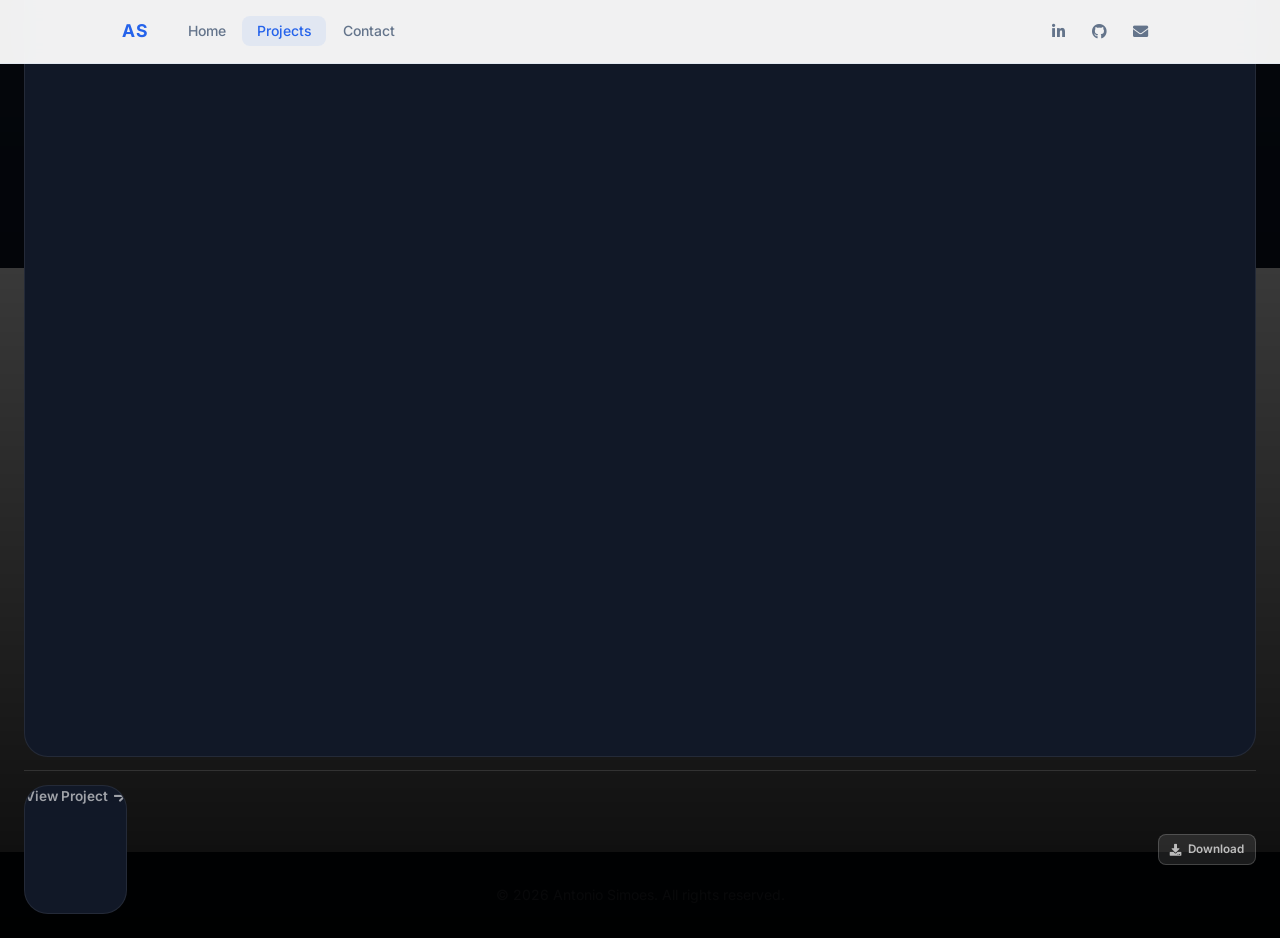
==== projects.html @ d72b8fc5 "Redesign projects page with overlay cards, update maze image to maze-game-2 projects.html: completel" ====
<!DOCTYPE HTML>
<html lang="en">
<head>
  <meta charset="utf-8" />
  <meta name="viewport" content="width=device-width, initial-scale=1, user-scalable=no" />
  <title>Projects | Antonio Simoes</title>
  <link rel="stylesheet" href="assets/css/fontawesome-all.min.css" />
  <link rel="preconnect" href="https://fonts.googleapis.com" />
  <link rel="preconnect" href="https://fonts.gstatic.com" crossorigin />
  <link rel="stylesheet" href="https://fonts.googleapis.com/css2?family=Inter:wght@300;400;500;600;700;800&display=swap" />
  <link rel="stylesheet" href="assets/css/portfolio.css" />
</head>
<body class="projects-page">

  <!-- NAVIGATION -->
  <nav id="navbar">
    <div class="nav-container">
      <a href="index.html" class="nav-logo">AS</a>
      <ul class="nav-links" id="navLinks">
        <li><a href="index.html">Home</a></li>
        <li><a href="projects.html" class="active">Projects</a></li>
        <li><a href="index.html#contact">Contact</a></li>
      </ul>
      <div class="nav-social">
        <a href="#" class="nav-icon" title="LinkedIn" aria-label="LinkedIn"><i class="fab fa-linkedin-in"></i></a>
        <a href="#" class="nav-icon" title="GitHub" aria-label="GitHub"><i class="fab fa-github"></i></a>
        <a href="mailto:#" class="nav-icon" title="Email" aria-label="Email"><i class="fas fa-envelope"></i></a>
      </div>
      <button class="nav-toggle" id="navToggle" aria-label="Toggle menu">
        <i class="fas fa-bars"></i>
      </button>
    </div>
  </nav>

  <!-- PAGE HEADER -->
  <div class="projects-page-header">
    <div class="container">
      <h1 class="projects-page-title">All Projects</h1>
      <p class="projects-page-subtitle">Engineering, software and game development work</p>
    </div>
  </div>

  <!-- PROJECTS GRID -->
  <section id="projects">
    <div class="container">
      <div class="showcase-grid">

        <!-- Lip Balm Production Line -->
        <a href="projects/lipbalm.html" class="showcase-card fade-in">
          <span class="showcase-badge">Latest Project</span>
          <img class="showcase-card-img" src="images/lip-balm-6.png" alt="Lip Balm Production Line" />
          <div class="showcase-overlay">
            <p class="showcase-overlay-tags">Python · Docker · Grafana · InfluxDB</p>
            <h2 class="showcase-overlay-title">Lip Balm Production Line</h2>
            <p class="showcase-overlay-desc">A simulated factory floor with live dashboards, machine health monitoring and maintenance work orders — all running in Docker containers.</p>
            <span class="showcase-overlay-link">View Project <i class="fas fa-arrow-right"></i></span>
          </div>
        </a>

        <!-- Maze Game -->
        <a href="projects/dungeonmaze.html" class="showcase-card fade-in delay-1">
          <img class="showcase-card-img" src="images/maze-game-2.png" alt="Maze Game" />
          <div class="showcase-overlay">
            <p class="showcase-overlay-tags">Python · Pygame · Game Development</p>
            <h2 class="showcase-overlay-title">Maze Game</h2>
            <p class="showcase-overlay-desc">Navigate a monster-filled dungeon, collect the key and find the exit before your health runs out. 4 enemy types and custom pixel-art sprites.</p>
            <div class="showcase-overlay-footer">
              <span class="showcase-overlay-link">View Project <i class="fas fa-arrow-right"></i></span>
              <a href="downloads/MazeGame.py" download="MazeGame.py" class="showcase-download-btn" onclick="event.stopPropagation()">
                <i class="fas fa-download"></i> Download
              </a>
            </div>
          </div>
        </a>

        <!-- TenniCollect -->
        <a href="projects/tennicollect.html" class="showcase-card fade-in delay-2">
          <img class="showcase-card-img" src="images/TenniCollect-2.png" alt="TenniCollect Robot" />
          <div class="showcase-overlay">
            <p class="showcase-overlay-tags">CAD · Robotics · Mechatronics · Sensors</p>
            <h2 class="showcase-overlay-title">TenniCollect</h2>
            <p class="showcase-overlay-desc">A self-driving robot that collects tennis balls autonomously. 3.66× faster than manual collection with 96.7% detection accuracy.</p>
            <span class="showcase-overlay-link">View Project <i class="fas fa-arrow-right"></i></span>
          </div>
        </a>

      </div>
    </div>
  </section>

  <!-- FOOTER -->
  <footer id="footer">
    <div class="footer-container">
      <p>&copy; 2026 Antonio Simoes. All rights reserved.</p>
    </div>
  </footer>

  <script src="assets/js/portfolio.js"></script>
</body>
</html>
---- assets/css/portfolio.css ----
/* ============================================================
   PORTFOLIO.CSS — Antonio Simoes Personal Portfolio
   ============================================================ */

/* --- CSS Variables --- */
:root {
  --color-bg:           #ffffff;
  --color-bg-alt:       #f8fafc;
  --color-bg-dark:      #0f172a;
  --color-primary:      #2563eb;
  --color-primary-dark: #1d4ed8;
  --color-text:         #0f172a;
  --color-text-muted:   #64748b;
  --color-border:       #e2e8f0;
  --color-card:         #ffffff;
  --color-icon-bg:      #eff6ff;
  --color-icon-text:    #6366f1;
  --shadow-sm:  0 1px 4px rgba(0, 0, 0, 0.06);
  --shadow-md:  0 4px 20px rgba(0, 0, 0, 0.08);
  --shadow-lg:  0 8px 40px rgba(0, 0, 0, 0.12);
  --radius-sm:  8px;
  --radius-md:  12px;
  --radius-lg:  16px;
  --radius-xl:  24px;
  --transition: 0.25s ease;
  --nav-height: 64px;
  --font: 'Inter', -apple-system, BlinkMacSystemFont, 'Segoe UI', sans-serif;
}

/* --- Reset --- */
*, *::before, *::after {
  box-sizing: border-box;
  margin: 0;
  padding: 0;
}

html {
  scroll-behavior: smooth;
}

body {
  font-family: var(--font);
  font-size: 16px;
  line-height: 1.6;
  color: var(--color-text);
  background: var(--color-bg);
  -webkit-font-smoothing: antialiased;
  -moz-osx-font-smoothing: grayscale;
}

a {
  text-decoration: none;
  color: inherit;
}

ul {
  list-style: none;
}

img {
  max-width: 100%;
  display: block;
}

/* --- Layout Utilities --- */
.container {
  max-width: 1100px;
  margin: 0 auto;
  padding: 0 2rem;
}

/* --- Section Shared --- */
#home,
#projects,
#contact {
  padding: 100px 0;
}

/* Alternating background for visual rhythm */
#contact {
  background: var(--color-bg-alt);
}

/* Projects page: first section needs extra top offset for fixed nav */
.projects-page #projects {
  padding-top: calc(var(--nav-height) + 80px);
}

/* --- Section Header --- */
.section-header {
  text-align: center;
  margin-bottom: 4rem;
}

.section-title {
  font-size: 2rem;
  font-weight: 700;
  color: var(--color-text);
  display: inline-block;
  position: relative;
  margin-bottom: 0.35rem;
}

.section-title::after {
  content: '';
  display: block;
  width: 44px;
  height: 3px;
  background: var(--color-primary);
  border-radius: 2px;
  margin: 0.5rem auto 0;
}

.section-subtitle {
  font-size: 0.975rem;
  color: var(--color-text-muted);
  margin-top: 0.85rem;
}


/* ============================================================
   NAVIGATION
   ============================================================ */

#navbar {
  position: fixed;
  top: 0;
  left: 0;
  right: 0;
  z-index: 1000;
  height: var(--nav-height);
  background: rgba(255, 255, 255, 0.94);
  backdrop-filter: blur(12px);
  -webkit-backdrop-filter: blur(12px);
  border-bottom: 1px solid var(--color-border);
}

.nav-container {
  max-width: 1100px;
  margin: 0 auto;
  padding: 0 2rem;
  height: 100%;
  display: flex;
  align-items: center;
  gap: 1.5rem;
}

.nav-logo {
  font-size: 1.1rem;
  font-weight: 700;
  color: var(--color-primary);
  letter-spacing: 0.06em;
  flex-shrink: 0;
}

.nav-links {
  display: flex;
  gap: 0.15rem;
  margin-right: auto;
}

.nav-links a {
  font-size: 0.875rem;
  font-weight: 500;
  color: var(--color-text-muted);
  padding: 0.4rem 0.9rem;
  border-radius: var(--radius-sm);
  transition: color var(--transition), background var(--transition);
}

.nav-links a:hover,
.nav-links a.active {
  color: var(--color-primary);
  background: rgba(37, 99, 235, 0.07);
}

.nav-social {
  display: flex;
  align-items: center;
  gap: 0.3rem;
}

.nav-icon {
  width: 36px;
  height: 36px;
  display: flex;
  align-items: center;
  justify-content: center;
  border-radius: var(--radius-sm);
  color: var(--color-text-muted);
  font-size: 0.95rem;
  transition: color var(--transition), background var(--transition);
}

.nav-icon:hover {
  color: var(--color-primary);
  background: rgba(37, 99, 235, 0.07);
}

/* Mobile hamburger — hidden on desktop */
.nav-toggle {
  display: none;
  background: none;
  border: none;
  font-size: 1.2rem;
  color: var(--color-text);
  cursor: pointer;
  padding: 0.4rem;
  border-radius: var(--radius-sm);
  transition: background var(--transition);
}

.nav-toggle:hover {
  background: var(--color-bg-alt);
}


/* ============================================================
   HOME SECTION
   ============================================================ */

#home {
  padding-top: calc(var(--nav-height) + 80px);
  min-height: 100vh;
  display: flex;
  align-items: center;
}

.home-container {
  max-width: 1100px;
  margin: 0 auto;
  padding: 0 2rem;
  display: grid;
  grid-template-columns: 1fr 1.45fr;
  gap: 5rem;
  align-items: center;
  width: 100%;
}

/* --- Left Panel --- */
.home-left {
  display: flex;
  flex-direction: column;
  gap: 1.2rem;
}

/* Profile picture placeholder */
.profile-pic-wrapper {
  width: 148px;
  height: 148px;
}

.profile-pic-placeholder {
  width: 100%;
  height: 100%;
  border-radius: 50%;
  background: linear-gradient(135deg, #e0e7ff 0%, #c7d2fe 100%);
  border: 3px solid var(--color-border);
  display: flex;
  align-items: center;
  justify-content: center;
  font-size: 3rem;
  color: var(--color-icon-text);
}

.hero-name {
  font-size: 2.4rem;
  font-weight: 700;
  line-height: 1.15;
  color: var(--color-text);
  letter-spacing: -0.01em;
}

.hero-tagline {
  font-size: 1.05rem;
  font-weight: 500;
  color: var(--color-primary);
}

.hero-location {
  font-size: 0.875rem;
  color: var(--color-text-muted);
  display: flex;
  align-items: center;
  gap: 0.4rem;
}

.hero-location i {
  font-size: 0.8rem;
}

/* Skill tags row */
.skill-tags {
  display: flex;
  flex-wrap: wrap;
  gap: 0.45rem;
}

.tag {
  background: #f1f5f9;
  color: var(--color-text);
  font-size: 0.775rem;
  font-weight: 500;
  padding: 0.3rem 0.75rem;
  border-radius: 100px;
  border: 1px solid var(--color-border);
}

/* CTA buttons */
.hero-cta {
  display: flex;
  flex-wrap: wrap;
  gap: 0.75rem;
  padding-top: 0.25rem;
}

/* --- Right Panel (About Me) --- */
.home-right {
  display: flex;
  flex-direction: column;
  gap: 1.25rem;
}

.section-label {
  font-size: 0.72rem;
  font-weight: 600;
  text-transform: uppercase;
  letter-spacing: 0.14em;
  color: var(--color-primary);
}

.about-heading {
  font-size: 1.8rem;
  font-weight: 700;
  line-height: 1.25;
  color: var(--color-text);
  letter-spacing: -0.01em;
}

.about-text {
  font-size: 0.95rem;
  color: var(--color-text-muted);
  line-height: 1.8;
}


/* ============================================================
   BUTTONS
   ============================================================ */

.btn {
  display: inline-flex;
  align-items: center;
  justify-content: center;
  gap: 0.45rem;
  font-family: var(--font);
  font-size: 0.875rem;
  font-weight: 500;
  padding: 0.6rem 1.3rem;
  border-radius: var(--radius-sm);
  border: none;
  cursor: pointer;
  transition: background var(--transition), color var(--transition),
              border-color var(--transition), box-shadow var(--transition);
  white-space: nowrap;
}

.btn-primary {
  background: var(--color-primary);
  color: #ffffff;
}

.btn-primary:hover {
  background: var(--color-primary-dark);
  box-shadow: 0 4px 14px rgba(37, 99, 235, 0.3);
}

.btn-outline {
  background: transparent;
  color: var(--color-primary);
  border: 1.5px solid var(--color-primary);
}

.btn-outline:hover {
  background: var(--color-primary);
  color: #ffffff;
}


/* ============================================================
   FEATURED PROJECTS SECTION
   ============================================================ */

.cards-grid {
  display: grid;
  grid-template-columns: repeat(3, 1fr);
  gap: 1.5rem;
}

.project-card {
  background: var(--color-card);
  border: 1px solid var(--color-border);
  border-radius: var(--radius-lg);
  overflow: hidden;
  box-shadow: var(--shadow-sm);
  display: flex;
  flex-direction: column;
  transition: transform var(--transition), box-shadow var(--transition);
}

.project-card:hover {
  transform: translateY(-5px);
  box-shadow: var(--shadow-lg);
}

.card-image-placeholder {
  height: 175px;
  background: linear-gradient(135deg, #e0e7ff 0%, #f0f4ff 100%);
  display: flex;
  align-items: center;
  justify-content: center;
  font-size: 2.5rem;
  color: var(--color-icon-text);
  flex-shrink: 0;
}

.card-body {
  padding: 1.5rem;
  display: flex;
  flex-direction: column;
  gap: 0.75rem;
  flex: 1;
}

.card-title {
  font-size: 1.05rem;
  font-weight: 600;
  color: var(--color-text);
}

.card-desc {
  font-size: 0.875rem;
  color: var(--color-text-muted);
  line-height: 1.7;
  flex: 1;
}


/* ============================================================
   FEATURED CARD — real image variant
   ============================================================ */

.card-image {
  height: 175px;
  overflow: hidden;
  flex-shrink: 0;
}

.card-image img {
  width: 100%;
  height: 100%;
  object-fit: cover;
  display: block;
}


/* ============================================================
   PROJECTS DETAIL SECTION
   ============================================================ */

/* Wrapper that groups a detail card + its media (video + screenshots) */
.project-block {
  margin-bottom: 2rem;
}

.project-block:last-child {
  margin-bottom: 0;
}

.project-detail-card {
  display: grid;
  grid-template-columns: 260px 1fr;
  background: var(--color-card);
  border: 1px solid var(--color-border);
  border-radius: var(--radius-lg);
  overflow: hidden;
  box-shadow: var(--shadow-sm);
  margin-bottom: 2rem;
  transition: box-shadow var(--transition);
}

.project-block .project-detail-card {
  margin-bottom: 0;
}

.project-detail-card:hover {
  box-shadow: var(--shadow-md);
}

.project-detail-image {
  background: linear-gradient(135deg, #e0e7ff 0%, #f0f4ff 100%);
  display: flex;
  align-items: center;
  justify-content: center;
  font-size: 3rem;
  color: var(--color-icon-text);
  min-height: 220px;
  flex-shrink: 0;
  overflow: hidden;
}

/* When the image slot contains a real photo */
.project-detail-image.has-image {
  padding: 0;
}

.project-detail-image.has-image img {
  width: 100%;
  height: 100%;
  object-fit: cover;
  display: block;
}

/* HMI demo video */
.project-video {
  width: 100%;
  max-height: 520px;
  display: block;
  border-radius: var(--radius-lg);
  border: 1px solid var(--color-border);
  margin-top: 0.75rem;
  margin-bottom: 1.25rem;
}

/* Screenshot grid (4 thumbnails) */
.project-screenshots {
  display: grid;
  grid-template-columns: repeat(4, 1fr);
  gap: 0.6rem;
  margin-top: 0.6rem;
}

.project-screenshots img {
  width: 100%;
  height: 110px;
  object-fit: cover;
  border-radius: var(--radius-md);
  border: 1px solid var(--color-border);
  display: block;
  transition: opacity var(--transition), transform var(--transition);
  cursor: pointer;
}

.project-screenshots img:hover {
  opacity: 0.88;
  transform: scale(1.02);
}

.project-detail-content {
  padding: 2.25rem 2.25rem 2.25rem 2rem;
  display: flex;
  flex-direction: column;
  gap: 1rem;
  justify-content: center;
}

.project-detail-title {
  font-size: 1.4rem;
  font-weight: 700;
  color: var(--color-text);
  letter-spacing: -0.01em;
}

.project-detail-subtitle {
  font-size: 0.875rem;
  font-weight: 500;
  color: var(--color-primary);
  margin-top: -0.4rem;
}

.project-detail-desc {
  font-size: 0.925rem;
  color: var(--color-text-muted);
  line-height: 1.8;
}

/* Technology tags */
.tech-tags {
  display: flex;
  flex-wrap: wrap;
  gap: 0.45rem;
}

.tech-tag {
  background: #eff6ff;
  color: var(--color-primary);
  font-size: 0.75rem;
  font-weight: 600;
  padding: 0.25rem 0.7rem;
  border-radius: 100px;
  border: 1px solid #bfdbfe;
}


/* ============================================================
   CONTACT SECTION
   ============================================================ */

.contact-grid {
  display: grid;
  grid-template-columns: repeat(3, 1fr);
  gap: 1.5rem;
  max-width: 760px;
  margin: 0 auto;
}

.contact-card {
  background: var(--color-card);
  border: 1px solid var(--color-border);
  border-radius: var(--radius-lg);
  padding: 2.25rem 1.5rem;
  text-align: center;
  box-shadow: var(--shadow-sm);
  display: flex;
  flex-direction: column;
  align-items: center;
  gap: 0.8rem;
  transition: transform var(--transition), box-shadow var(--transition);
}

.contact-card:hover {
  transform: translateY(-4px);
  box-shadow: var(--shadow-md);
}

.contact-icon {
  width: 54px;
  height: 54px;
  border-radius: 50%;
  background: linear-gradient(135deg, #eff6ff, #e0e7ff);
  display: flex;
  align-items: center;
  justify-content: center;
  font-size: 1.3rem;
  color: var(--color-primary);
}

.contact-label {
  font-size: 1rem;
  font-weight: 600;
  color: var(--color-text);
}

.contact-value {
  font-size: 0.875rem;
  color: var(--color-text-muted);
}


/* ============================================================
   FOOTER
   ============================================================ */

#footer {
  background: var(--color-bg-dark);
  color: #94a3b8;
  padding: 2rem 0;
  text-align: center;
  font-size: 0.875rem;
}

.footer-container {
  max-width: 1100px;
  margin: 0 auto;
  padding: 0 2rem;
}


/* ============================================================
   PAGE TRANSITIONS
   ============================================================ */

@keyframes pageFadeIn {
  from { opacity: 0; transform: translateY(10px); }
  to   { opacity: 1; transform: none;             }
}

body {
  animation: pageFadeIn 0.35s ease forwards;
}

/* body fade-out is applied via inline styles in portfolio.js */

/* Card links — reset <a> defaults when the whole card is a link */
a.project-card {
  display: flex;
  cursor: pointer;
  color: inherit;
}

a.project-card:hover {
  color: inherit;
}

/* Button row inside cards */
.card-actions {
  display: flex;
  gap: 0.6rem;
  flex-wrap: wrap;
  margin-top: auto;
  padding-top: 0.5rem;
}


/* ============================================================
   PROJECT PAGE — HERO
   ============================================================ */

.project-hero {
  padding: calc(var(--nav-height) + 64px) 0 56px;
  background: var(--color-bg-alt);
  border-bottom: 1px solid var(--color-border);
}

.back-link {
  display: inline-flex;
  align-items: center;
  gap: 0.5rem;
  font-size: 0.85rem;
  font-weight: 500;
  color: var(--color-text-muted);
  margin-bottom: 1.75rem;
  transition: color var(--transition), gap var(--transition);
}

.back-link:hover {
  color: var(--color-primary);
  gap: 0.7rem;
}

.project-hero-title {
  font-size: 2.6rem;
  font-weight: 700;
  letter-spacing: -0.02em;
  line-height: 1.1;
  color: var(--color-text);
  margin-bottom: 0.35rem;
}

.project-hero-subtitle {
  font-size: 1.05rem;
  color: var(--color-primary);
  font-weight: 500;
  margin-bottom: 0.85rem;
}

.project-hero-intro {
  font-size: 1rem;
  color: var(--color-text-muted);
  line-height: 1.8;
  max-width: 740px;
  margin-top: 1.1rem;
}

/* Tags row in hero — reuse existing .tech-tags + .tech-tag */
.project-hero .tech-tags {
  margin-top: 1rem;
}


/* ============================================================
   PROJECT PAGE — COVER IMAGE
   ============================================================ */

.project-cover-image {
  max-width: 380px;
  margin: 2.5rem auto 0;
  padding: 0 2rem;
}

.project-cover-image img {
  width: 100%;
  height: auto;
  display: block;
  border-radius: var(--radius-lg);
  border: 1px solid var(--color-border);
  box-shadow: var(--shadow-md);
}


/* ============================================================
   GALLERY GRID WITH CAPTIONS
   ============================================================ */

.gallery-grid {
  display: grid;
  grid-template-columns: repeat(2, minmax(0, 1fr));
  gap: 1.75rem;
  margin: 1.5rem auto 0;
  max-width: 1200px;
  justify-items: center;
}

.gallery-item {
  display: flex;
  flex-direction: column;
  width: 100%;
  max-width: 560px;
  height: 100%;
  border-radius: var(--radius-md);
  border: 1px solid var(--color-border);
  overflow: hidden;
  cursor: pointer;
  background: var(--color-bg-alt);
  transition: box-shadow var(--transition), transform var(--transition);
}

.gallery-item:hover {
  box-shadow: var(--shadow-md);
  transform: translateY(-2px);
}

.gallery-item img {
  flex: 0 0 340px;
  width: 100%;
  height: 340px;
  max-height: 340px;
  object-fit: cover;
  object-position: center;
  display: block;
  background: #f8fafc;
  transition: opacity var(--transition);
}

.gallery-item:hover img {
  opacity: 0.9;
}

.gallery-caption {
  flex: 1;
  font-size: 0.9rem;
  color: var(--color-text-muted);
  padding: 0.75rem 0.95rem;
  line-height: 1.5;
  border-top: 1px solid var(--color-border);
  background: var(--color-bg-alt);
}


/* ============================================================
   LIGHTBOX
   ============================================================ */

.lightbox {
  position: fixed;
  inset: 0;
  z-index: 9000;
  display: flex;
  align-items: center;
  justify-content: center;
  overflow: hidden;
  opacity: 0;
  pointer-events: none;
  transition: opacity 0.25s ease;
}

.lightbox.open {
  opacity: 1;
  pointer-events: all;
}

.lightbox-backdrop {
  position: absolute;
  inset: 0;
  background: rgba(0, 0, 0, 0.9);
  backdrop-filter: blur(8px);
  -webkit-backdrop-filter: blur(8px);
}

.lightbox-content {
  position: relative;
  z-index: 1;
  display: flex;
  flex-direction: column;
  align-items: center;
  justify-content: center;
  gap: 1rem;
  padding: 1rem;
}

.lightbox-img {
  width: auto;
  height: auto;
  max-width: min(80vw, 960px);
  max-height: 65vh;
  display: block;
  border-radius: var(--radius-md);
  box-shadow: 0 24px 64px rgba(0, 0, 0, 0.6);
  transition: opacity 0.2s ease;
}

.lightbox-caption {
  font-size: 0.875rem;
  color: rgba(255, 255, 255, 0.75);
  text-align: center;
  max-width: 680px;
  line-height: 1.55;
}

/* Close button */
.lightbox-close {
  position: fixed;
  top: 1.25rem;
  right: 1.25rem;
  z-index: 2;
  width: 44px;
  height: 44px;
  border-radius: 50%;
  background: rgba(255, 255, 255, 0.12);
  border: 1px solid rgba(255, 255, 255, 0.2);
  color: #ffffff;
  font-size: 1.1rem;
  cursor: pointer;
  display: flex;
  align-items: center;
  justify-content: center;
  transition: background var(--transition);
}

.lightbox-close:hover {
  background: rgba(255, 255, 255, 0.22);
}

/* Prev / Next arrows */
.lightbox-prev,
.lightbox-next {
  position: fixed;
  top: 50%;
  transform: translateY(-50%);
  z-index: 2;
  width: 48px;
  height: 48px;
  border-radius: 50%;
  background: rgba(255, 255, 255, 0.12);
  border: 1px solid rgba(255, 255, 255, 0.2);
  color: #ffffff;
  font-size: 1rem;
  cursor: pointer;
  display: flex;
  align-items: center;
  justify-content: center;
  transition: background var(--transition);
}

.lightbox-prev { left: 1.25rem; }
.lightbox-next { right: 1.25rem; }

.lightbox-prev:hover,
.lightbox-next:hover {
  background: rgba(255, 255, 255, 0.22);
}


/* ============================================================
   PROJECT PAGE — CONTENT
   ============================================================ */

.project-content {
  padding: 0 0 80px;
}

.content-section {
  padding: 3.75rem 0;
  border-bottom: 1px solid var(--color-border);
}

.content-section:last-child {
  border-bottom: none;
}

/* Section heading with left accent bar */
.section-heading {
  font-size: 1.25rem;
  font-weight: 700;
  color: var(--color-text);
  display: flex;
  align-items: center;
  gap: 0.65rem;
  margin-bottom: 1.35rem;
}

.section-heading::before {
  content: '';
  display: inline-block;
  width: 3px;
  height: 1.15em;
  background: var(--color-primary);
  border-radius: 2px;
  flex-shrink: 0;
}

.body-text {
  font-size: 0.95rem;
  color: var(--color-text-muted);
  line-height: 1.85;
}

.body-text + .body-text {
  margin-top: 0.85rem;
}

/* Feature checklist */
.feature-list {
  list-style: none;
  display: grid;
  grid-template-columns: repeat(2, 1fr);
  gap: 0.65rem 2rem;
}

.feature-list li {
  display: flex;
  align-items: flex-start;
  gap: 0.55rem;
  font-size: 0.9rem;
  color: var(--color-text-muted);
  line-height: 1.55;
}

.feature-list li i {
  color: var(--color-primary);
  font-size: 0.8rem;
  margin-top: 0.18rem;
  flex-shrink: 0;
}

/* Technology grid */
.tech-grid {
  display: grid;
  grid-template-columns: repeat(2, 1fr);
  gap: 1rem;
}

.tech-item {
  display: flex;
  align-items: flex-start;
  gap: 1rem;
  background: var(--color-bg-alt);
  border: 1px solid var(--color-border);
  border-radius: var(--radius-md);
  padding: 1rem 1.25rem;
}

.tech-item-icon {
  width: 40px;
  height: 40px;
  border-radius: var(--radius-sm);
  background: var(--color-icon-bg);
  display: flex;
  align-items: center;
  justify-content: center;
  font-size: 1.1rem;
  color: var(--color-primary);
  flex-shrink: 0;
}

.tech-item-name {
  font-size: 0.9rem;
  font-weight: 600;
  color: var(--color-text);
  margin-bottom: 0.2rem;
}

.tech-item-desc {
  font-size: 0.8rem;
  color: var(--color-text-muted);
  line-height: 1.4;
}

/* Two-column text layout */
.two-col {
  display: grid;
  grid-template-columns: 1fr 1fr;
  gap: 2.5rem;
}

/* Improvements list */
.improvement-list {
  list-style: none;
  display: flex;
  flex-direction: column;
  gap: 0.6rem;
}

.improvement-list li {
  display: flex;
  align-items: flex-start;
  gap: 0.6rem;
  font-size: 0.9rem;
  color: var(--color-text-muted);
  line-height: 1.55;
}

.improvement-list li::before {
  content: '→';
  color: var(--color-primary);
  font-weight: 700;
  flex-shrink: 0;
}

/* Gallery placeholder (for pages without real screenshots yet) */
.gallery-placeholder {
  border: 2px dashed var(--color-border);
  border-radius: var(--radius-lg);
  padding: 4rem 2rem;
  text-align: center;
  color: var(--color-text-muted);
  background: var(--color-bg-alt);
  display: flex;
  flex-direction: column;
  align-items: center;
  gap: 0.75rem;
}

.gallery-placeholder i {
  font-size: 2rem;
  color: var(--color-border);
}

.gallery-placeholder p {
  font-size: 0.875rem;
}


/* ============================================================
   FEATURED PROJECTS SECTION (index.html)
   ============================================================ */

#featured {
  padding: 100px 0;
  background: var(--color-bg-alt);
}

.section-cta {
  text-align: center;
  margin-top: 3rem;
}


/* ============================================================
   PROJECTS PAGE — HEADER BANNER
   ============================================================ */

.projects-page-header {
  padding: calc(var(--nav-height) + 56px) 0 48px;
  background: var(--color-bg-dark);
  text-align: center;
}

.projects-page-title {
  font-size: 2.6rem;
  font-weight: 700;
  color: #ffffff;
  letter-spacing: -0.02em;
  margin-bottom: 0.5rem;
}

.projects-page-subtitle {
  font-size: 1rem;
  color: rgba(255, 255, 255, 0.5);
}

.projects-page #projects {
  padding-top: 72px;
}


/* ============================================================
   PROJECTS PAGE — SHOWCASE CARD GRID (overlay design)
   ============================================================ */

.showcase-grid {
  display: grid;
  grid-template-columns: repeat(3, 1fr);
  gap: 1.5rem;
}

.showcase-card {
  position: relative;
  display: block;
  border-radius: var(--radius-xl);
  overflow: hidden;
  background: #111827;
  border: 1px solid rgba(255, 255, 255, 0.08);
  cursor: pointer;
  aspect-ratio: 4 / 5;
  text-decoration: none;
  color: inherit;
  transition: transform 0.35s ease, box-shadow 0.35s ease;
}

.showcase-card:hover {
  transform: translateY(-8px);
  box-shadow: 0 32px 72px rgba(0, 0, 0, 0.4);
  color: inherit;
}

/* "Latest Project" pill badge */
.showcase-badge {
  position: absolute;
  top: 1rem;
  left: 1rem;
  z-index: 3;
  background: #e11d48;
  color: #ffffff;
  font-size: 0.68rem;
  font-weight: 700;
  text-transform: uppercase;
  letter-spacing: 0.1em;
  padding: 0.35rem 0.9rem;
  border-radius: 100px;
  pointer-events: none;
}

/* Full-bleed image */
.showcase-card-img {
  position: absolute;
  inset: 0;
  width: 100%;
  height: 100%;
  object-fit: cover;
  object-position: center;
  display: block;
  opacity: 0.6;
  transition: opacity 0.45s ease, transform 0.5s ease;
}

.showcase-card:hover .showcase-card-img {
  opacity: 1;
  transform: scale(1.05);
}

/* Gradient overlay at the bottom */
.showcase-overlay {
  position: absolute;
  bottom: 0;
  left: 0;
  right: 0;
  z-index: 2;
  padding: 1.25rem 1.5rem 1.5rem;
  background: linear-gradient(
    to top,
    rgba(0, 0, 0, 0.96) 0%,
    rgba(0, 0, 0, 0.72) 50%,
    transparent 100%
  );
  pointer-events: none;
}

.showcase-overlay > * { pointer-events: auto; }

.showcase-overlay-tags {
  font-size: 0.68rem;
  font-weight: 700;
  text-transform: uppercase;
  letter-spacing: 0.1em;
  color: rgba(255, 255, 255, 0.5);
  margin-bottom: 0.45rem;
}

.showcase-overlay-title {
  font-size: 1.3rem;
  font-weight: 800;
  color: #ffffff;
  letter-spacing: -0.02em;
  line-height: 1.2;
}

/* Description — hidden by default, slides in on hover */
.showcase-overlay-desc {
  font-size: 0.8rem;
  color: rgba(255, 255, 255, 0.65);
  line-height: 1.6;
  max-height: 0;
  overflow: hidden;
  opacity: 0;
  transform: translateY(6px);
  transition: max-height 0.4s ease, opacity 0.35s ease, transform 0.35s ease, margin 0.35s ease;
  margin-top: 0;
}

.showcase-card:hover .showcase-overlay-desc {
  max-height: 100px;
  opacity: 1;
  transform: translateY(0);
  margin-top: 0.5rem;
}

/* Divider + view link */
.showcase-overlay-link {
  display: flex;
  align-items: center;
  gap: 0.4rem;
  font-size: 0.85rem;
  font-weight: 600;
  color: rgba(255, 255, 255, 0.6);
  margin-top: 0.85rem;
  padding-top: 0.85rem;
  border-top: 1px solid rgba(255, 255, 255, 0.12);
  transition: color 0.25s ease, gap 0.25s ease;
}

.showcase-card:hover .showcase-overlay-link {
  color: #ffffff;
  gap: 0.65rem;
}

/* Footer row (view link + download btn side by side) */
.showcase-overlay-footer {
  display: flex;
  align-items: center;
  justify-content: space-between;
  gap: 0.75rem;
  margin-top: 0.85rem;
  padding-top: 0.85rem;
  border-top: 1px solid rgba(255, 255, 255, 0.12);
}

.showcase-overlay-footer .showcase-overlay-link {
  margin-top: 0;
  padding-top: 0;
  border-top: none;
}

/* Download pill inside the card */
.showcase-download-btn {
  font-size: 0.73rem;
  font-weight: 600;
  color: rgba(255, 255, 255, 0.7);
  background: rgba(255, 255, 255, 0.1);
  border: 1px solid rgba(255, 255, 255, 0.18);
  border-radius: var(--radius-sm);
  padding: 0.3rem 0.7rem;
  display: inline-flex;
  align-items: center;
  gap: 0.35rem;
  text-decoration: none;
  transition: background 0.25s ease, color 0.25s ease;
  white-space: nowrap;
}

.showcase-download-btn:hover {
  background: rgba(255, 255, 255, 0.22);
  color: #ffffff;
}


/* ============================================================
   PROJECT PAGE — STATS ROW
   ============================================================ */

.project-stats-row {
  display: grid;
  grid-template-columns: repeat(4, 1fr);
  gap: 1rem;
  text-align: center;
}

.project-stat {
  background: var(--color-bg-alt);
  border: 1px solid var(--color-border);
  border-radius: var(--radius-md);
  padding: 1.5rem 1rem;
}

.project-stat-number {
  font-size: 2rem;
  font-weight: 700;
  color: var(--color-primary);
  line-height: 1;
  margin-bottom: 0.45rem;
}

.project-stat-label {
  font-size: 0.78rem;
  color: var(--color-text-muted);
  font-weight: 500;
  line-height: 1.35;
}


/* ============================================================
   PROJECT PAGE — HOW TO PLAY
   ============================================================ */

.how-to-play-grid {
  display: grid;
  grid-template-columns: repeat(4, 1fr);
  gap: 1rem;
  margin-bottom: 2rem;
}

.how-to-play-card {
  background: var(--color-bg-alt);
  border: 1px solid var(--color-border);
  border-radius: var(--radius-md);
  padding: 1.5rem 1.25rem;
  text-align: center;
  display: flex;
  flex-direction: column;
  align-items: center;
  gap: 0.6rem;
}

.how-to-play-card h3 {
  font-size: 0.9rem;
  font-weight: 600;
  color: var(--color-text);
}

.how-to-play-card p {
  font-size: 0.8rem;
  color: var(--color-text-muted);
  line-height: 1.5;
}

.how-to-play-icon {
  width: 44px;
  height: 44px;
  border-radius: 50%;
  background: linear-gradient(135deg, #eff6ff, #e0e7ff);
  display: flex;
  align-items: center;
  justify-content: center;
  font-size: 1.1rem;
  color: var(--color-primary);
  flex-shrink: 0;
}


/* ============================================================
   PROJECT PAGE — CONTROLS BOX
   ============================================================ */

.controls-box {
  background: var(--color-bg-dark);
  border-radius: var(--radius-md);
  padding: 1.5rem 1.75rem;
}

.controls-title {
  font-size: 0.85rem;
  font-weight: 600;
  color: rgba(255, 255, 255, 0.55);
  text-transform: uppercase;
  letter-spacing: 0.1em;
  margin-bottom: 1rem;
}

.controls-grid {
  display: grid;
  grid-template-columns: repeat(2, 1fr);
  gap: 0.65rem 2rem;
}

.control-item {
  display: flex;
  align-items: center;
  gap: 0.75rem;
  font-size: 0.875rem;
  color: rgba(255, 255, 255, 0.7);
}

kbd {
  background: rgba(255, 255, 255, 0.12);
  border: 1px solid rgba(255, 255, 255, 0.2);
  border-radius: 5px;
  padding: 0.2rem 0.55rem;
  font-size: 0.78rem;
  font-family: var(--font);
  color: #ffffff;
  white-space: nowrap;
  flex-shrink: 0;
}


/* ============================================================
   PROJECT PAGE — DOWNLOAD SECTION
   ============================================================ */

.download-section {
  display: flex;
  align-items: center;
  justify-content: space-between;
  gap: 1.5rem;
  background: var(--color-bg-alt);
  border: 1px solid var(--color-border);
  border-radius: var(--radius-lg);
  padding: 1.5rem 2rem;
  margin-top: 1.25rem;
}

.download-section-info h3 {
  font-size: 1rem;
  font-weight: 600;
  color: var(--color-text);
  margin-bottom: 0.3rem;
}

.download-section-info p {
  font-size: 0.85rem;
  color: var(--color-text-muted);
  line-height: 1.5;
}


/* ============================================================
   SCROLL ANIMATIONS
   ============================================================ */

.fade-in {
  opacity: 0;
  transform: translateY(28px);
  transition: opacity 0.65s ease, transform 0.65s ease;
}

.fade-in.visible {
  opacity: 1;
  transform: translateY(0);
}

/* Staggered delays for card rows */
.delay-1 { transition-delay: 0.1s; }
.delay-2 { transition-delay: 0.22s; }
.delay-3 { transition-delay: 0.34s; }


/* ============================================================
   RESPONSIVE — TABLET  (≤ 960px)
   ============================================================ */

@media (max-width: 960px) {

  .home-container {
    grid-template-columns: 1fr;
    gap: 3.5rem;
  }

  #home {
    padding-top: calc(var(--nav-height) + 60px);
    min-height: unset;
    align-items: flex-start;
  }

  .cards-grid {
    grid-template-columns: repeat(2, 1fr);
  }

  .project-detail-card {
    grid-template-columns: 1fr;
  }

  .project-detail-image {
    min-height: 160px;
  }

  .project-detail-content {
    padding: 1.75rem;
  }

  .project-screenshots {
    grid-template-columns: repeat(2, 1fr);
  }

  /* Project page — tablet */
  .feature-list       { grid-template-columns: 1fr; }
  .tech-grid          { grid-template-columns: 1fr; }
  .two-col            { grid-template-columns: 1fr; gap: 1.25rem; }
  .gallery-grid       { grid-template-columns: 1fr; }
  .project-stats-row  { grid-template-columns: repeat(2, 1fr); }
  .how-to-play-grid   { grid-template-columns: repeat(2, 1fr); }
  .controls-grid      { grid-template-columns: 1fr; }
  .download-section   { flex-direction: column; align-items: flex-start; }
  .showcase-grid      { grid-template-columns: repeat(2, 1fr); gap: 1.25rem; }

  .contact-grid {
    grid-template-columns: repeat(2, 1fr);
    max-width: 520px;
  }

}


/* ============================================================
   RESPONSIVE — MOBILE  (≤ 640px)
   ============================================================ */

@media (max-width: 640px) {

  /* Nav collapses to hamburger */
  .nav-links {
    display: none;
    position: absolute;
    top: var(--nav-height);
    left: 0;
    right: 0;
    background: #ffffff;
    flex-direction: column;
    align-items: flex-start;
    padding: 0.75rem 1rem 1rem;
    border-bottom: 1px solid var(--color-border);
    box-shadow: var(--shadow-md);
    gap: 0;
  }

  .nav-links.open {
    display: flex;
  }

  .nav-links a {
    padding: 0.6rem 0.75rem;
    width: 100%;
  }

  .nav-toggle {
    display: block;
    margin-left: auto;
  }

  /* Push social icons before toggle */
  .nav-social {
    order: -1;
    margin-left: auto;
  }

  .nav-logo {
    margin-right: 0;
  }

  /* Section spacing */
  #home,
  #projects,
  #contact {
    padding: 70px 0;
  }

  #home {
    padding-top: calc(var(--nav-height) + 48px);
  }

  /* Typography scale-down */
  .hero-name   { font-size: 1.9rem; }
  .about-heading { font-size: 1.45rem; }
  .section-title { font-size: 1.65rem; }

  /* Single-column cards */
  .cards-grid {
    grid-template-columns: 1fr;
  }

  .contact-grid {
    grid-template-columns: 1fr;
    max-width: 340px;
  }

  /* Project page — mobile */
  .project-hero-title  { font-size: 1.85rem; }
  .content-section     { padding: 2.5rem 0; }
  .feature-list        { grid-template-columns: 1fr; }
  .tech-grid           { grid-template-columns: 1fr; }
  .two-col             { grid-template-columns: 1fr; gap: 1rem; }
  .project-stats-row   { grid-template-columns: repeat(2, 1fr); }
  .how-to-play-grid    { grid-template-columns: 1fr; }
  .controls-grid       { grid-template-columns: 1fr; }
  .download-section    { flex-direction: column; align-items: flex-start; }
  .showcase-grid         { grid-template-columns: 1fr; gap: 1.25rem; }
  .projects-page-title   { font-size: 1.85rem; }
  .showcase-card         { aspect-ratio: 3 / 4; }

}
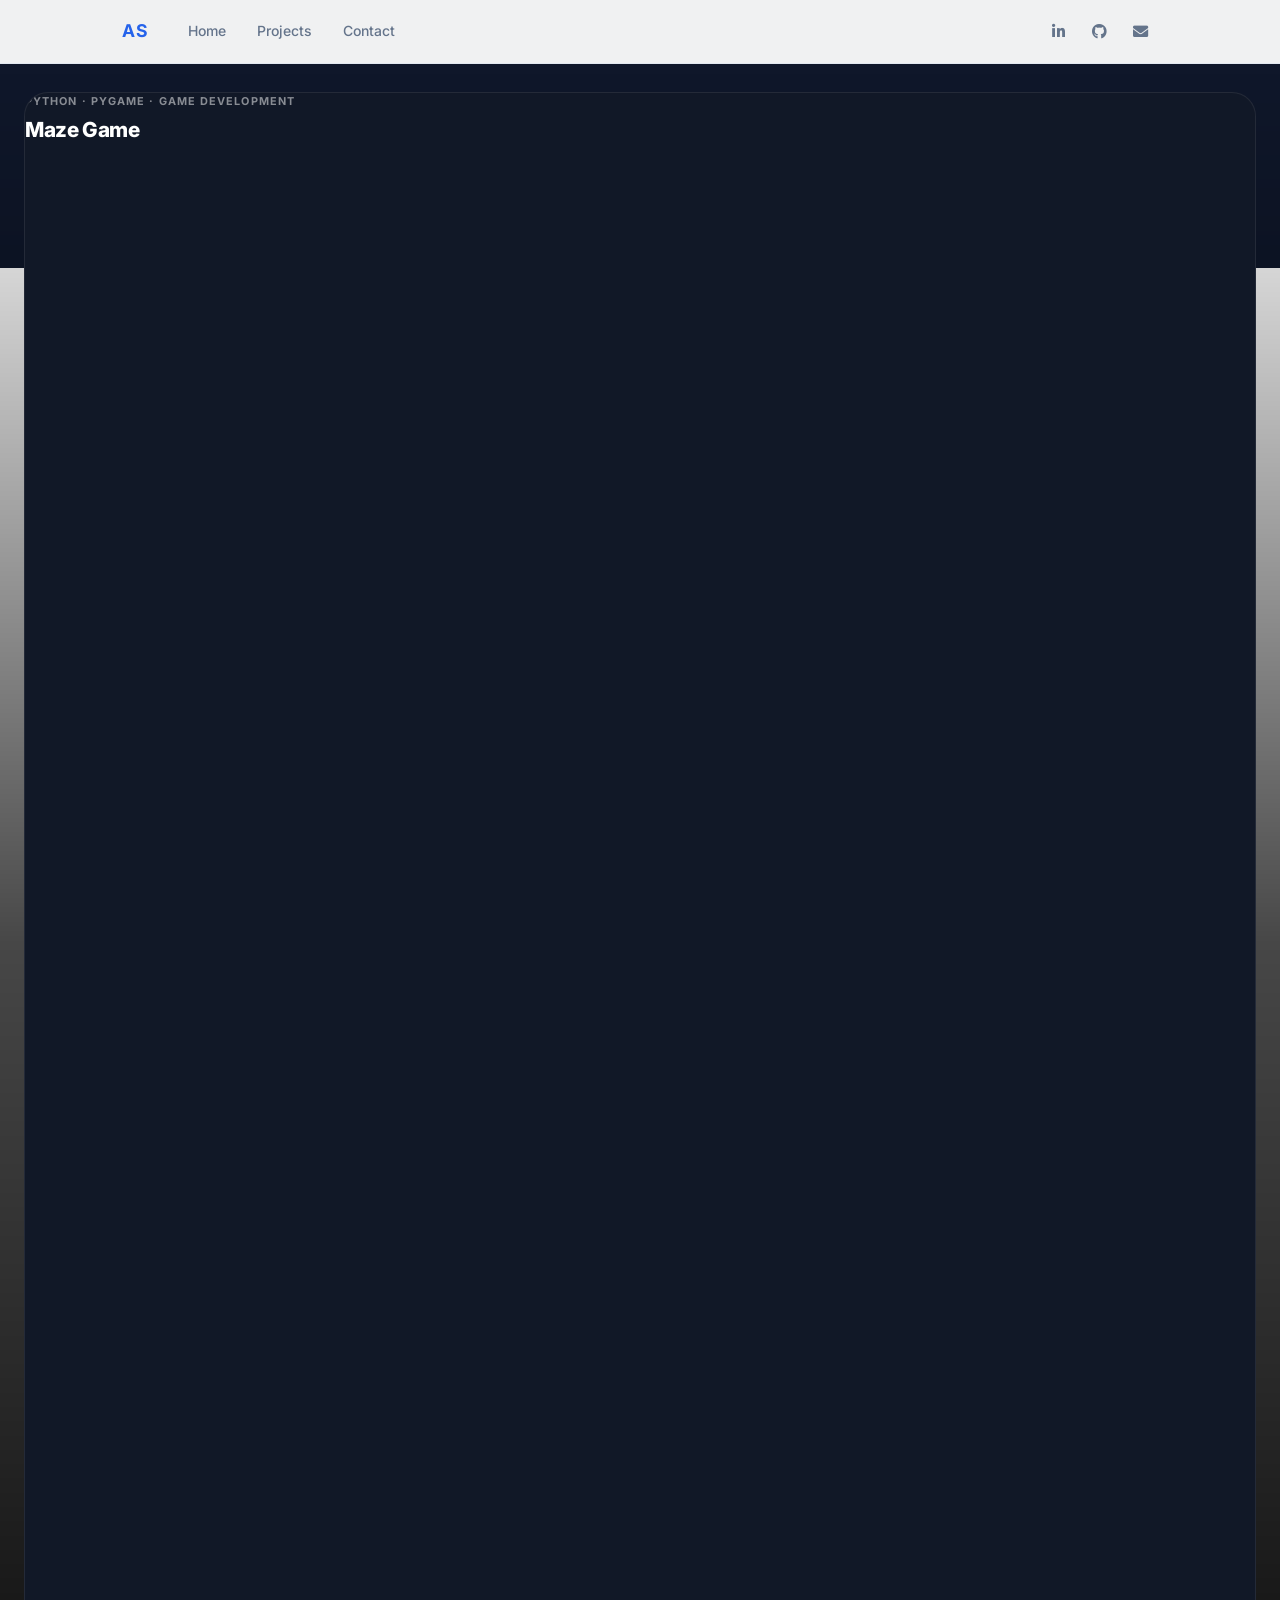
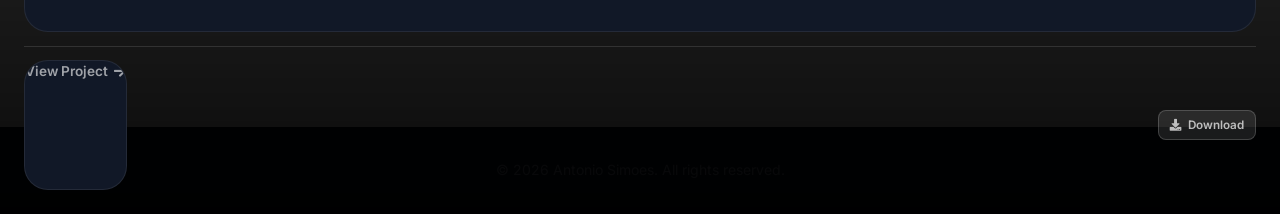
==== commit f6281777: "Overlay-reveal: title always shown, full content appears on hover Default state: clean full-brightne" ====
--- a/projects.html
+++ b/projects.html
@@ -46,14 +46,17 @@
       <div class="showcase-grid">
 
         <!-- Lip Balm Production Line -->
-        <a href="projects/lipbalm.html" class="showcase-card fade-in">
+        <a href="projects/lipbalm.html" class="showcase-card overlay-reveal fade-in">
           <span class="showcase-badge">Latest Project</span>
           <img class="showcase-card-img" src="images/lip-balm-6.png" alt="Lip Balm Production Line" />
           <div class="showcase-overlay">
-            <p class="showcase-overlay-tags">Python · Docker · Grafana · InfluxDB</p>
-            <h2 class="showcase-overlay-title">Lip Balm Production Line</h2>
-            <p class="showcase-overlay-desc">A simulated factory floor with live dashboards, machine health monitoring and maintenance work orders — all running in Docker containers.</p>
-            <span class="showcase-overlay-link">View Project <i class="fas fa-arrow-right"></i></span>
+            <span class="showcase-always-title">Lip Balm Production Line</span>
+            <div class="showcase-overlay-content">
+              <p class="showcase-overlay-tags">Python · Docker · Grafana · InfluxDB</p>
+              <h2 class="showcase-overlay-title">Lip Balm Production Line</h2>
+              <p class="showcase-overlay-desc">A simulated factory floor tracking production, machine health and maintenance — all containerised in Docker.</p>
+              <span class="showcase-overlay-link">View Project <i class="fas fa-arrow-right"></i></span>
+            </div>
           </div>
         </a>
 
--- a/assets/css/portfolio.css
+++ b/assets/css/portfolio.css
@@ -1180,8 +1180,8 @@
 
 .showcase-grid {
   display: grid;
-  grid-template-columns: repeat(3, 1fr);
-  gap: 1.5rem;
+  grid-template-columns: repeat(2, 1fr);
+  gap: 2rem;
 }
 
 .showcase-card {
@@ -1355,6 +1355,86 @@
 
 
 /* ============================================================
+   SHOWCASE CARD — OVERLAY REVEAL VARIANT
+   Default: clean image + title only at bottom
+   Hover:   semi-transparent dark film + full text slides up
+   ============================================================ */
+
+.overlay-reveal .showcase-card-img {
+  opacity: 1;
+  transition: transform 0.5s ease;
+}
+
+.overlay-reveal:hover .showcase-card-img {
+  transform: scale(1.04);
+}
+
+/* Full-card overlay — bottom gradient by default, full film on hover */
+.overlay-reveal .showcase-overlay {
+  top: 0;
+  padding: 2rem;
+  display: flex;
+  flex-direction: column;
+  justify-content: flex-end;
+  background: linear-gradient(to top, rgba(0,0,0,0.82) 0%, rgba(0,0,0,0) 42%);
+  transition: background 0.4s ease;
+}
+
+.overlay-reveal:hover .showcase-overlay {
+  background: rgba(0, 0, 0, 0.58);
+}
+
+/* Always-visible project name — fades out when hover content appears */
+.showcase-always-title {
+  font-size: 1.2rem;
+  font-weight: 700;
+  color: #ffffff;
+  line-height: 1.25;
+  letter-spacing: -0.01em;
+  transition: opacity 0.25s ease, transform 0.25s ease;
+}
+
+.overlay-reveal:hover .showcase-always-title {
+  opacity: 0;
+  transform: translateY(8px);
+  pointer-events: none;
+}
+
+/* Hover-only content block — absolutely positioned so it never affects layout */
+.overlay-reveal .showcase-overlay-content {
+  position: absolute;
+  bottom: 2rem;
+  left: 2rem;
+  right: 2rem;
+  opacity: 0;
+  transform: translateY(18px);
+  transition: opacity 0.38s ease 0.06s, transform 0.38s ease 0.06s;
+  pointer-events: none;
+}
+
+.overlay-reveal:hover .showcase-overlay-content {
+  opacity: 1;
+  transform: translateY(0);
+  pointer-events: auto;
+}
+
+/* Desc: visible inside wrapper — wrapper controls overall visibility */
+.overlay-reveal .showcase-overlay-desc {
+  max-height: 100px;
+  opacity: 1;
+  transform: none;
+  margin-top: 0.5rem;
+}
+
+/* Link inside the content block */
+.overlay-reveal .showcase-overlay-content .showcase-overlay-link {
+  margin-top: 0.85rem;
+  padding-top: 0.85rem;
+  border-top: 1px solid rgba(255, 255, 255, 0.18);
+}
+
+
+/* ============================================================
    PROJECT PAGE — STATS ROW
    ============================================================ */
 
@@ -1580,7 +1660,7 @@
   .how-to-play-grid   { grid-template-columns: repeat(2, 1fr); }
   .controls-grid      { grid-template-columns: 1fr; }
   .download-section   { flex-direction: column; align-items: flex-start; }
-  .showcase-grid      { grid-template-columns: repeat(2, 1fr); gap: 1.25rem; }
+  .showcase-grid      { grid-template-columns: 1fr; gap: 1.5rem; }
 
   .contact-grid {
     grid-template-columns: repeat(2, 1fr);
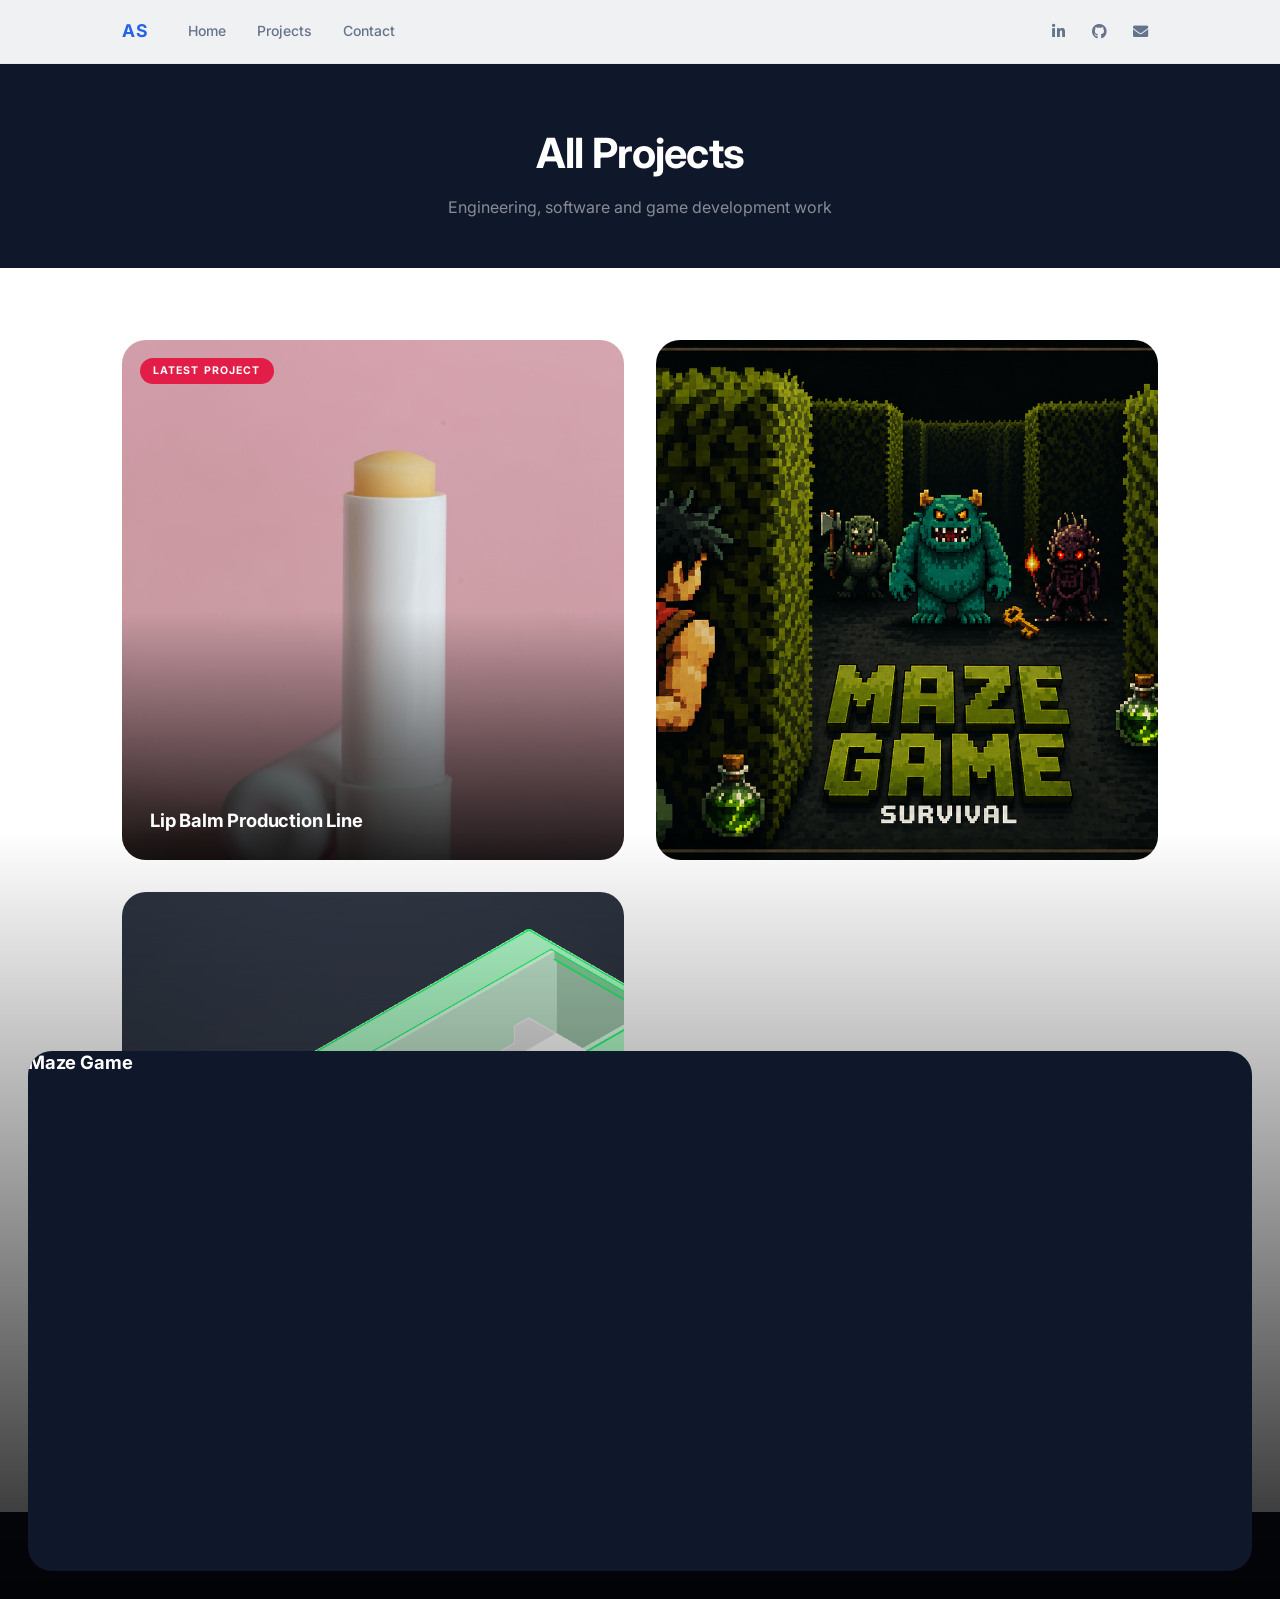
==== commit d1d94198: "Rewrite showcase cards with clean consistent structure, fix dark block bug Root cause: Maze Game and" ====
--- a/projects.html
+++ b/projects.html
@@ -46,44 +46,50 @@
       <div class="showcase-grid">
 
         <!-- Lip Balm Production Line -->
-        <a href="projects/lipbalm.html" class="showcase-card overlay-reveal fade-in">
+        <a href="projects/lipbalm.html" class="showcase-card fade-in">
           <span class="showcase-badge">Latest Project</span>
-          <img class="showcase-card-img" src="images/lip-balm-6.png" alt="Lip Balm Production Line" />
-          <div class="showcase-overlay">
-            <span class="showcase-always-title">Lip Balm Production Line</span>
-            <div class="showcase-overlay-content">
-              <p class="showcase-overlay-tags">Python · Docker · Grafana · InfluxDB</p>
-              <h2 class="showcase-overlay-title">Lip Balm Production Line</h2>
-              <p class="showcase-overlay-desc">A simulated factory floor tracking production, machine health and maintenance — all containerised in Docker.</p>
-              <span class="showcase-overlay-link">View Project <i class="fas fa-arrow-right"></i></span>
+          <img class="sc-img" src="images/lip-balm-6.png" alt="Lip Balm Production Line" />
+          <div class="sc-overlay">
+            <span class="sc-name">Lip Balm Production Line</span>
+            <div class="sc-details">
+              <p class="sc-tags">Python · Docker · Grafana · InfluxDB</p>
+              <h2 class="sc-title">Lip Balm Production Line</h2>
+              <p class="sc-desc">A simulated factory floor tracking production, machine health and maintenance — all containerised in Docker.</p>
+              <span class="sc-link">View Project <i class="fas fa-arrow-right"></i></span>
             </div>
           </div>
         </a>
 
         <!-- Maze Game -->
         <a href="projects/dungeonmaze.html" class="showcase-card fade-in delay-1">
-          <img class="showcase-card-img" src="images/maze-game-2.png" alt="Maze Game" />
-          <div class="showcase-overlay">
-            <p class="showcase-overlay-tags">Python · Pygame · Game Development</p>
-            <h2 class="showcase-overlay-title">Maze Game</h2>
-            <p class="showcase-overlay-desc">Navigate a monster-filled dungeon, collect the key and find the exit before your health runs out. 4 enemy types and custom pixel-art sprites.</p>
-            <div class="showcase-overlay-footer">
-              <span class="showcase-overlay-link">View Project <i class="fas fa-arrow-right"></i></span>
-              <a href="downloads/MazeGame.py" download="MazeGame.py" class="showcase-download-btn" onclick="event.stopPropagation()">
-                <i class="fas fa-download"></i> Download
-              </a>
+          <img class="sc-img" src="images/maze-game-2.png" alt="Maze Game" />
+          <div class="sc-overlay">
+            <span class="sc-name">Maze Game</span>
+            <div class="sc-details">
+              <p class="sc-tags">Python · Pygame · Game Development</p>
+              <h2 class="sc-title">Maze Game</h2>
+              <p class="sc-desc">Navigate a monster-filled dungeon, collect the key and escape alive. 4 enemy types and custom pixel-art sprites.</p>
+              <div class="sc-footer">
+                <span class="sc-link">View Project <i class="fas fa-arrow-right"></i></span>
+                <a href="downloads/MazeGame.py" download="MazeGame.py" class="sc-download" onclick="event.stopPropagation()">
+                  <i class="fas fa-download"></i> Download
+                </a>
+              </div>
             </div>
           </div>
         </a>
 
         <!-- TenniCollect -->
         <a href="projects/tennicollect.html" class="showcase-card fade-in delay-2">
-          <img class="showcase-card-img" src="images/TenniCollect-2.png" alt="TenniCollect Robot" />
-          <div class="showcase-overlay">
-            <p class="showcase-overlay-tags">CAD · Robotics · Mechatronics · Sensors</p>
-            <h2 class="showcase-overlay-title">TenniCollect</h2>
-            <p class="showcase-overlay-desc">A self-driving robot that collects tennis balls autonomously. 3.66× faster than manual collection with 96.7% detection accuracy.</p>
-            <span class="showcase-overlay-link">View Project <i class="fas fa-arrow-right"></i></span>
+          <img class="sc-img" src="images/TenniCollect-2.png" alt="TenniCollect Robot" />
+          <div class="sc-overlay">
+            <span class="sc-name">TenniCollect</span>
+            <div class="sc-details">
+              <p class="sc-tags">CAD · Robotics · Mechatronics · Sensors</p>
+              <h2 class="sc-title">TenniCollect</h2>
+              <p class="sc-desc">A self-driving robot that collects tennis balls autonomously — 3.66× faster than manual, 96.7% accuracy.</p>
+              <span class="sc-link">View Project <i class="fas fa-arrow-right"></i></span>
+            </div>
           </div>
         </a>
 
--- a/assets/css/portfolio.css
+++ b/assets/css/portfolio.css
@@ -1175,24 +1175,24 @@
 
 
 /* ============================================================
-   PROJECTS PAGE — SHOWCASE CARD GRID (overlay design)
+   PROJECTS PAGE — SHOWCASE CARD GRID
    ============================================================ */
 
 .showcase-grid {
   display: grid;
   grid-template-columns: repeat(2, 1fr);
   gap: 2rem;
-}
-
+  align-items: start;
+}
+
+/* Card shell */
 .showcase-card {
   position: relative;
   display: block;
+  height: 520px;
   border-radius: var(--radius-xl);
   overflow: hidden;
-  background: #111827;
-  border: 1px solid rgba(255, 255, 255, 0.08);
-  cursor: pointer;
-  aspect-ratio: 4 / 5;
+  background: #0f172a;
   text-decoration: none;
   color: inherit;
   transition: transform 0.35s ease, box-shadow 0.35s ease;
@@ -1200,144 +1200,164 @@
 
 .showcase-card:hover {
   transform: translateY(-8px);
-  box-shadow: 0 32px 72px rgba(0, 0, 0, 0.4);
+  box-shadow: 0 28px 64px rgba(0, 0, 0, 0.45);
   color: inherit;
 }
 
-/* "Latest Project" pill badge */
+/* Badge (e.g. "Latest Project") */
 .showcase-badge {
   position: absolute;
-  top: 1rem;
-  left: 1rem;
+  top: 1.1rem;
+  left: 1.1rem;
   z-index: 3;
   background: #e11d48;
-  color: #ffffff;
-  font-size: 0.68rem;
+  color: #fff;
+  font-size: 0.66rem;
   font-weight: 700;
   text-transform: uppercase;
   letter-spacing: 0.1em;
-  padding: 0.35rem 0.9rem;
+  padding: 0.3rem 0.85rem;
   border-radius: 100px;
   pointer-events: none;
 }
 
-/* Full-bleed image */
-.showcase-card-img {
-  position: absolute;
-  inset: 0;
+/* Image fills the fixed-height card */
+.sc-img {
   width: 100%;
   height: 100%;
   object-fit: cover;
   object-position: center;
   display: block;
-  opacity: 0.6;
-  transition: opacity 0.45s ease, transform 0.5s ease;
-}
-
-.showcase-card:hover .showcase-card-img {
-  opacity: 1;
-  transform: scale(1.05);
-}
-
-/* Gradient overlay at the bottom */
-.showcase-overlay {
+  transition: transform 0.5s ease;
+}
+
+.showcase-card:hover .sc-img {
+  transform: scale(1.04);
+}
+
+/* Dark overlay — bottom gradient by default, full film on hover */
+.sc-overlay {
   position: absolute;
-  bottom: 0;
+  top: 0;
   left: 0;
   right: 0;
+  bottom: 0;
   z-index: 2;
-  padding: 1.25rem 1.5rem 1.5rem;
-  background: linear-gradient(
-    to top,
-    rgba(0, 0, 0, 0.96) 0%,
-    rgba(0, 0, 0, 0.72) 50%,
-    transparent 100%
-  );
+  padding: 1.75rem;
+  display: flex;
+  flex-direction: column;
+  justify-content: flex-end;
+  background: linear-gradient(to top, rgba(0,0,0,0.85) 0%, rgba(0,0,0,0) 48%);
   pointer-events: none;
-}
-
-.showcase-overlay > * { pointer-events: auto; }
-
-.showcase-overlay-tags {
+  transition: background 0.4s ease;
+}
+
+.showcase-card:hover .sc-overlay {
+  background: rgba(0, 0, 0, 0.55);
+}
+
+.sc-overlay > * { pointer-events: auto; }
+
+/* Always-visible project name */
+.sc-name {
+  font-size: 1.15rem;
+  font-weight: 700;
+  color: #fff;
+  line-height: 1.25;
+  letter-spacing: -0.01em;
+  transition: opacity 0.25s ease, transform 0.25s ease;
+}
+
+.showcase-card:hover .sc-name {
+  opacity: 0;
+  transform: translateY(8px);
+  pointer-events: none;
+}
+
+/* Hover-only details block */
+.sc-details {
+  position: absolute;
+  bottom: 1.75rem;
+  left: 1.75rem;
+  right: 1.75rem;
+  opacity: 0;
+  transform: translateY(16px);
+  transition: opacity 0.35s ease 0.05s, transform 0.35s ease 0.05s;
+  pointer-events: none;
+}
+
+.showcase-card:hover .sc-details {
+  opacity: 1;
+  transform: translateY(0);
+  pointer-events: auto;
+}
+
+.sc-tags {
   font-size: 0.68rem;
   font-weight: 700;
   text-transform: uppercase;
-  letter-spacing: 0.1em;
-  color: rgba(255, 255, 255, 0.5);
-  margin-bottom: 0.45rem;
-}
-
-.showcase-overlay-title {
-  font-size: 1.3rem;
+  letter-spacing: 0.09em;
+  color: rgba(255,255,255,0.5);
+  margin-bottom: 0.4rem;
+}
+
+.sc-title {
+  font-size: 1.25rem;
   font-weight: 800;
-  color: #ffffff;
+  color: #fff;
   letter-spacing: -0.02em;
   line-height: 1.2;
-}
-
-/* Description — hidden by default, slides in on hover */
-.showcase-overlay-desc {
-  font-size: 0.8rem;
-  color: rgba(255, 255, 255, 0.65);
-  line-height: 1.6;
-  max-height: 0;
-  overflow: hidden;
-  opacity: 0;
-  transform: translateY(6px);
-  transition: max-height 0.4s ease, opacity 0.35s ease, transform 0.35s ease, margin 0.35s ease;
-  margin-top: 0;
-}
-
-.showcase-card:hover .showcase-overlay-desc {
-  max-height: 100px;
-  opacity: 1;
-  transform: translateY(0);
-  margin-top: 0.5rem;
-}
-
-/* Divider + view link */
-.showcase-overlay-link {
+  margin-bottom: 0.5rem;
+}
+
+.sc-desc {
+  font-size: 0.82rem;
+  color: rgba(255,255,255,0.68);
+  line-height: 1.65;
+}
+
+.sc-link {
   display: flex;
   align-items: center;
   gap: 0.4rem;
-  font-size: 0.85rem;
+  font-size: 0.84rem;
   font-weight: 600;
-  color: rgba(255, 255, 255, 0.6);
+  color: rgba(255,255,255,0.75);
   margin-top: 0.85rem;
   padding-top: 0.85rem;
-  border-top: 1px solid rgba(255, 255, 255, 0.12);
-  transition: color 0.25s ease, gap 0.25s ease;
-}
-
-.showcase-card:hover .showcase-overlay-link {
-  color: #ffffff;
+  border-top: 1px solid rgba(255,255,255,0.15);
+  transition: color 0.2s ease, gap 0.2s ease;
+}
+
+.showcase-card:hover .sc-link {
+  color: #fff;
   gap: 0.65rem;
 }
 
-/* Footer row (view link + download btn side by side) */
-.showcase-overlay-footer {
+/* Footer with link + optional download side by side */
+.sc-footer {
   display: flex;
   align-items: center;
   justify-content: space-between;
   gap: 0.75rem;
   margin-top: 0.85rem;
   padding-top: 0.85rem;
-  border-top: 1px solid rgba(255, 255, 255, 0.12);
-}
-
-.showcase-overlay-footer .showcase-overlay-link {
+  border-top: 1px solid rgba(255,255,255,0.15);
+}
+
+.sc-footer .sc-link {
   margin-top: 0;
   padding-top: 0;
   border-top: none;
-}
-
-/* Download pill inside the card */
-.showcase-download-btn {
+  flex: 1;
+}
+
+.sc-download {
   font-size: 0.73rem;
   font-weight: 600;
-  color: rgba(255, 255, 255, 0.7);
-  background: rgba(255, 255, 255, 0.1);
-  border: 1px solid rgba(255, 255, 255, 0.18);
+  color: rgba(255,255,255,0.7);
+  background: rgba(255,255,255,0.1);
+  border: 1px solid rgba(255,255,255,0.18);
   border-radius: var(--radius-sm);
   padding: 0.3rem 0.7rem;
   display: inline-flex;
@@ -1348,77 +1368,12 @@
   white-space: nowrap;
 }
 
-.showcase-download-btn:hover {
-  background: rgba(255, 255, 255, 0.22);
-  color: #ffffff;
-}
-
-
-/* ============================================================
-   SHOWCASE CARD — OVERLAY REVEAL VARIANT
-   Default: clean image + title only at bottom
-   Hover:   semi-transparent dark film + full text slides up
-   ============================================================ */
-
-.overlay-reveal .showcase-card-img {
-  opacity: 1;
-  transition: transform 0.5s ease;
-}
-
-.overlay-reveal:hover .showcase-card-img {
-  transform: scale(1.04);
-}
-
-/* Full-card overlay — bottom gradient by default, full film on hover */
-.overlay-reveal .showcase-overlay {
-  top: 0;
-  padding: 2rem;
-  display: flex;
-  flex-direction: column;
-  justify-content: flex-end;
-  background: linear-gradient(to top, rgba(0,0,0,0.82) 0%, rgba(0,0,0,0) 42%);
-  transition: background 0.4s ease;
-}
-
-.overlay-reveal:hover .showcase-overlay {
-  background: rgba(0, 0, 0, 0.58);
-}
-
-/* Always-visible project name — fades out when hover content appears */
-.showcase-always-title {
-  font-size: 1.2rem;
-  font-weight: 700;
-  color: #ffffff;
-  line-height: 1.25;
-  letter-spacing: -0.01em;
-  transition: opacity 0.25s ease, transform 0.25s ease;
-}
-
-.overlay-reveal:hover .showcase-always-title {
-  opacity: 0;
-  transform: translateY(8px);
-  pointer-events: none;
-}
-
-/* Hover-only content block — absolutely positioned so it never affects layout */
-.overlay-reveal .showcase-overlay-content {
-  position: absolute;
-  bottom: 2rem;
-  left: 2rem;
-  right: 2rem;
-  opacity: 0;
-  transform: translateY(18px);
-  transition: opacity 0.38s ease 0.06s, transform 0.38s ease 0.06s;
-  pointer-events: none;
-}
-
-.overlay-reveal:hover .showcase-overlay-content {
-  opacity: 1;
-  transform: translateY(0);
-  pointer-events: auto;
-}
-
-/* Desc: visible inside wrapper — wrapper controls overall visibility */
+.sc-download:hover {
+  background: rgba(255,255,255,0.22);
+  color: #fff;
+}
+
+/* Legacy aliases kept for the overlay-reveal .showcase-overlay-desc rule below */
 .overlay-reveal .showcase-overlay-desc {
   max-height: 100px;
   opacity: 1;
@@ -1754,6 +1709,6 @@
   .download-section    { flex-direction: column; align-items: flex-start; }
   .showcase-grid         { grid-template-columns: 1fr; gap: 1.25rem; }
   .projects-page-title   { font-size: 1.85rem; }
-  .showcase-card         { aspect-ratio: 3 / 4; }
-
-}
+  .showcase-card         { height: 420px; }
+
+}
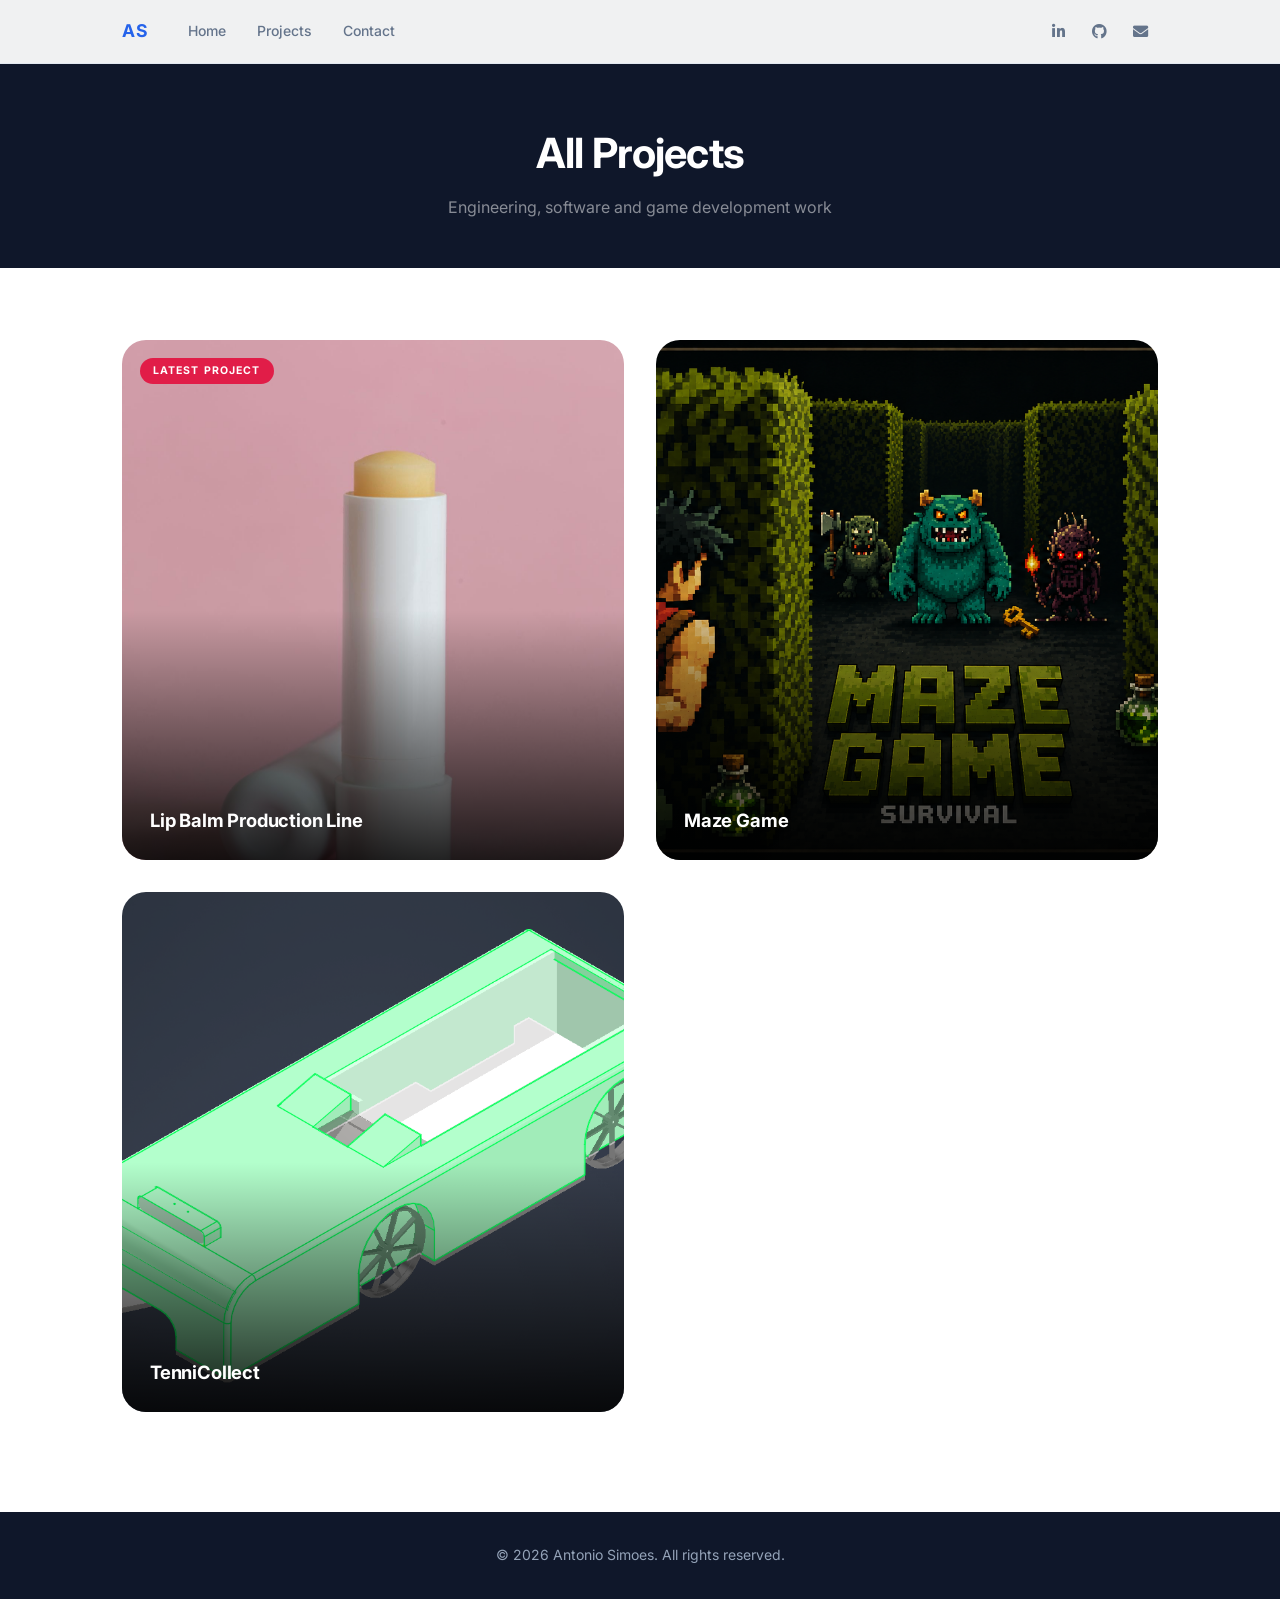
==== commit c133f951: "Fix maze game card glitch — replace nested anchor with div+onclick" ====
--- a/projects.html
+++ b/projects.html
@@ -61,7 +61,7 @@
         </a>
 
         <!-- Maze Game -->
-        <a href="projects/dungeonmaze.html" class="showcase-card fade-in delay-1">
+        <div class="showcase-card fade-in delay-1" onclick="window.location.href='projects/dungeonmaze.html'" style="cursor:pointer;">
           <img class="sc-img" src="images/maze-game-2.png" alt="Maze Game" />
           <div class="sc-overlay">
             <span class="sc-name">Maze Game</span>
@@ -77,7 +77,7 @@
               </div>
             </div>
           </div>
-        </a>
+        </div>
 
         <!-- TenniCollect -->
         <a href="projects/tennicollect.html" class="showcase-card fade-in delay-2">
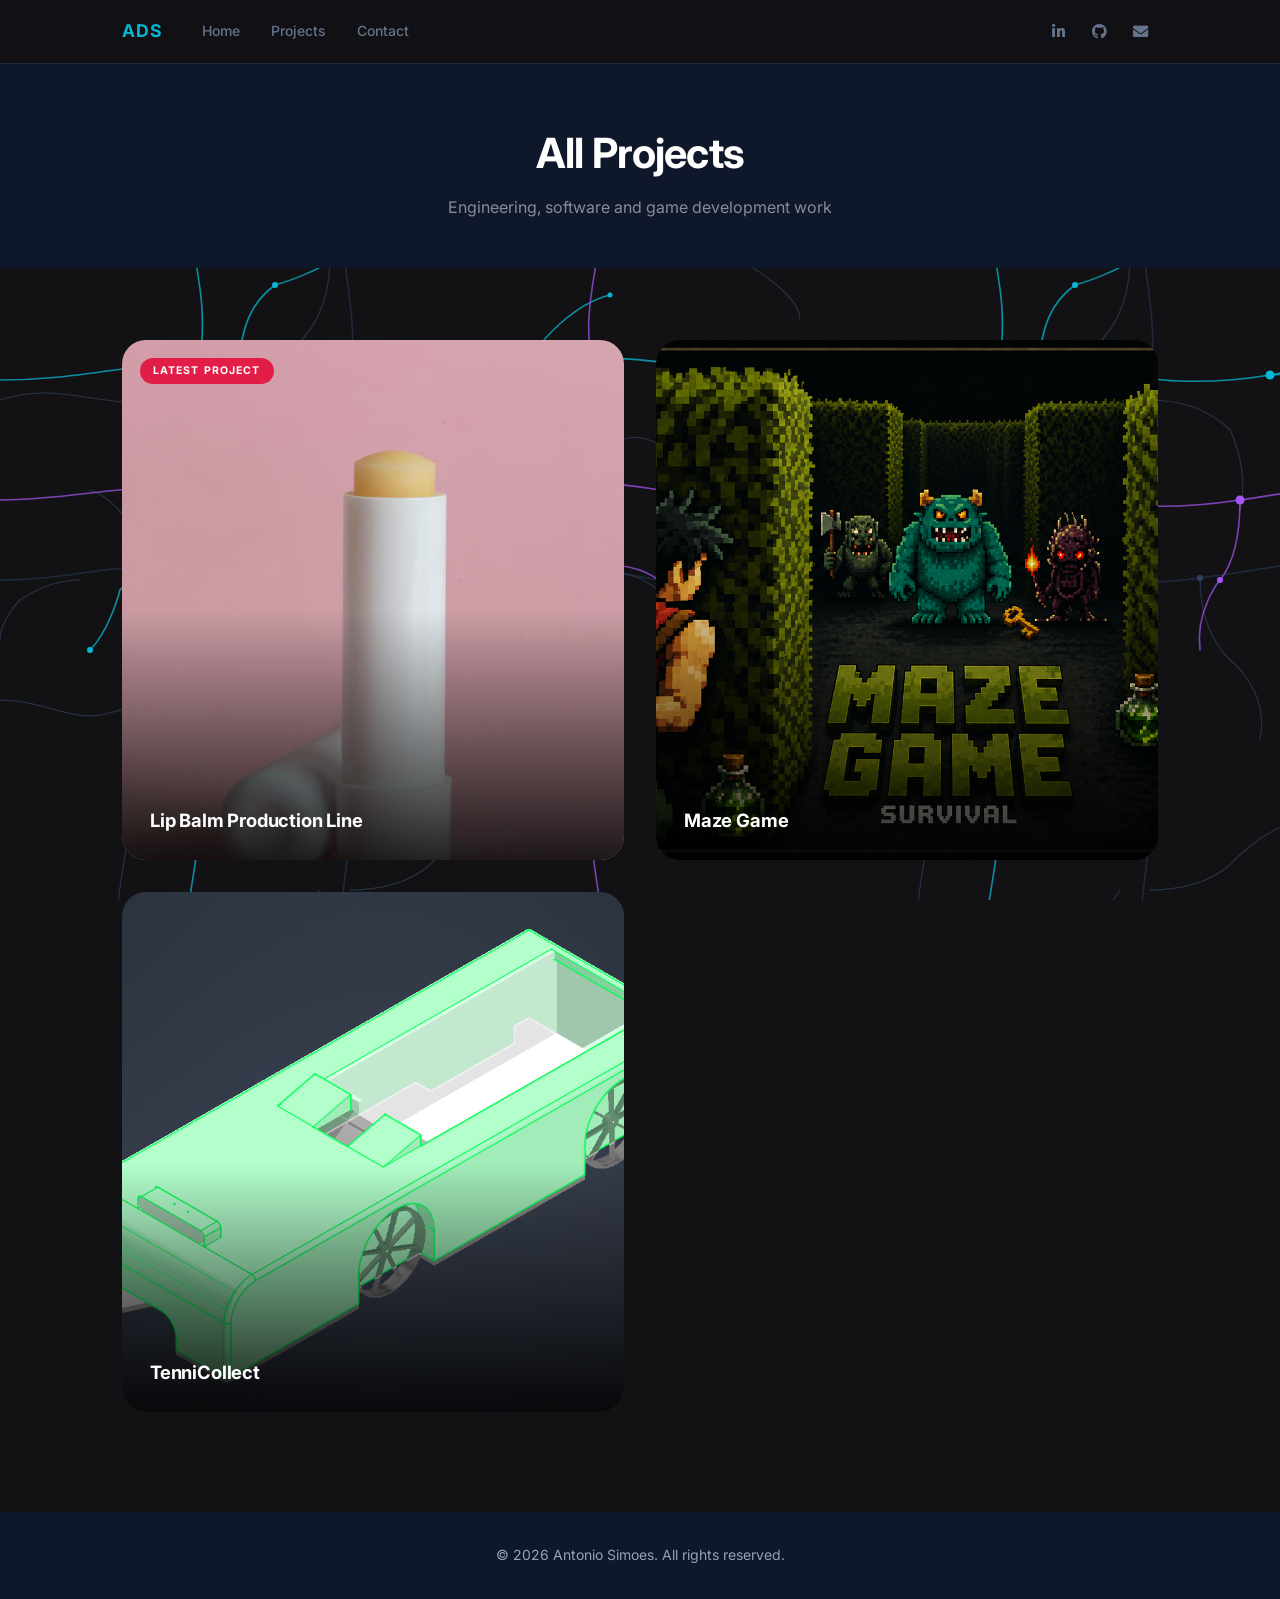
==== commit 89dd14cf: "Update name to Antonio Duarte Simoes, logo to ADS, remove profile pic frame" ====
--- a/projects.html
+++ b/projects.html
@@ -15,7 +15,7 @@
   <!-- NAVIGATION -->
   <nav id="navbar">
     <div class="nav-container">
-      <a href="index.html" class="nav-logo">AS</a>
+      <a href="index.html" class="nav-logo">ADS</a>
       <ul class="nav-links" id="navLinks">
         <li><a href="index.html">Home</a></li>
         <li><a href="projects.html" class="active">Projects</a></li>
--- a/assets/css/portfolio.css
+++ b/assets/css/portfolio.css
@@ -4,20 +4,21 @@
 
 /* --- CSS Variables --- */
 :root {
-  --color-bg:           #ffffff;
-  --color-bg-alt:       #f8fafc;
+  --color-bg:           transparent;
+  --color-bg-alt:       rgba(30, 41, 59, 0.80);
   --color-bg-dark:      #0f172a;
-  --color-primary:      #2563eb;
-  --color-primary-dark: #1d4ed8;
-  --color-text:         #0f172a;
-  --color-text-muted:   #64748b;
-  --color-border:       #e2e8f0;
-  --color-card:         #ffffff;
-  --color-icon-bg:      #eff6ff;
-  --color-icon-text:    #6366f1;
-  --shadow-sm:  0 1px 4px rgba(0, 0, 0, 0.06);
-  --shadow-md:  0 4px 20px rgba(0, 0, 0, 0.08);
-  --shadow-lg:  0 8px 40px rgba(0, 0, 0, 0.12);
+  --color-primary:      #06B6D4;
+  --color-primary-dark: #0891B2;
+  --color-accent:       #A855F7;
+  --color-text:         #E2E8F0;
+  --color-text-muted:   #64748B;
+  --color-border:       #1E293B;
+  --color-card:         #1E293B;
+  --color-icon-bg:      rgba(6, 182, 212, 0.10);
+  --color-icon-text:    #06B6D4;
+  --shadow-sm:  0 1px 4px rgba(0, 0, 0, 0.35);
+  --shadow-md:  0 4px 20px rgba(0, 0, 0, 0.45);
+  --shadow-lg:  0 8px 40px rgba(0, 0, 0, 0.55);
   --radius-sm:  8px;
   --radius-md:  12px;
   --radius-lg:  16px;
@@ -36,6 +37,11 @@
 
 html {
   scroll-behavior: smooth;
+  background-color: #121214;
+  background-image: url('../../images/pcb-pattern.svg');
+  background-repeat: repeat;
+  background-size: 800px 800px;
+  background-attachment: fixed;
 }
 
 body {
@@ -76,6 +82,16 @@
   padding: 100px 0;
 }
 
+/* Text-heavy sections that have no explicit background need
+   a semi-transparent white so text remains readable on the gray PCB */
+#home {
+  background: rgba(18, 18, 20, 0.82);
+}
+
+.project-content {
+  background: rgba(18, 18, 20, 0.82);
+}
+
 /* Alternating background for visual rhythm */
 #contact {
   background: var(--color-bg-alt);
@@ -129,7 +145,7 @@
   right: 0;
   z-index: 1000;
   height: var(--nav-height);
-  background: rgba(255, 255, 255, 0.94);
+  background: rgba(18, 18, 20, 0.92);
   backdrop-filter: blur(12px);
   -webkit-backdrop-filter: blur(12px);
   border-bottom: 1px solid var(--color-border);
@@ -171,7 +187,7 @@
 .nav-links a:hover,
 .nav-links a.active {
   color: var(--color-primary);
-  background: rgba(37, 99, 235, 0.07);
+  background: rgba(6, 182, 212, 0.08);
 }
 
 .nav-social {
@@ -194,7 +210,7 @@
 
 .nav-icon:hover {
   color: var(--color-primary);
-  background: rgba(37, 99, 235, 0.07);
+  background: rgba(6, 182, 212, 0.08);
 }
 
 /* Mobile hamburger — hidden on desktop */
@@ -254,7 +270,7 @@
   width: 100%;
   height: 100%;
   border-radius: 50%;
-  background: linear-gradient(135deg, #e0e7ff 0%, #c7d2fe 100%);
+  background: linear-gradient(135deg, #1E293B 0%, #0E1826 100%);
   border: 3px solid var(--color-border);
   display: flex;
   align-items: center;
@@ -297,7 +313,7 @@
 }
 
 .tag {
-  background: #f1f5f9;
+  background: rgba(30, 41, 59, 0.85);
   color: var(--color-text);
   font-size: 0.775rem;
   font-weight: 500;
@@ -372,7 +388,7 @@
 
 .btn-primary:hover {
   background: var(--color-primary-dark);
-  box-shadow: 0 4px 14px rgba(37, 99, 235, 0.3);
+  box-shadow: 0 4px 14px rgba(6, 182, 212, 0.35);
 }
 
 .btn-outline {
@@ -415,7 +431,7 @@
 
 .card-image-placeholder {
   height: 175px;
-  background: linear-gradient(135deg, #e0e7ff 0%, #f0f4ff 100%);
+  background: linear-gradient(135deg, #1E293B 0%, #0E1826 100%);
   display: flex;
   align-items: center;
   justify-content: center;
@@ -498,7 +514,7 @@
 }
 
 .project-detail-image {
-  background: linear-gradient(135deg, #e0e7ff 0%, #f0f4ff 100%);
+  background: linear-gradient(135deg, #1E293B 0%, #0E1826 100%);
   display: flex;
   align-items: center;
   justify-content: center;
@@ -592,13 +608,13 @@
 }
 
 .tech-tag {
-  background: #eff6ff;
+  background: rgba(6, 182, 212, 0.10);
   color: var(--color-primary);
   font-size: 0.75rem;
   font-weight: 600;
   padding: 0.25rem 0.7rem;
   border-radius: 100px;
-  border: 1px solid #bfdbfe;
+  border: 1px solid rgba(6, 182, 212, 0.25);
 }
 
 
@@ -637,7 +653,7 @@
   width: 54px;
   height: 54px;
   border-radius: 50%;
-  background: linear-gradient(135deg, #eff6ff, #e0e7ff);
+  background: linear-gradient(135deg, rgba(6, 182, 212, 0.15), rgba(6, 182, 212, 0.05));
   display: flex;
   align-items: center;
   justify-content: center;
@@ -681,8 +697,8 @@
    ============================================================ */
 
 @keyframes pageFadeIn {
-  from { opacity: 0; transform: translateY(10px); }
-  to   { opacity: 1; transform: none;             }
+  from { opacity: 0; }
+  to   { opacity: 1; }
 }
 
 body {
@@ -766,6 +782,8 @@
 .project-hero .tech-tags {
   margin-top: 1rem;
 }
+
+
 
 
 /* ============================================================
@@ -821,14 +839,11 @@
 }
 
 .gallery-item img {
-  flex: 0 0 340px;
+  flex: 0 0 auto;
   width: 100%;
-  height: 340px;
-  max-height: 340px;
-  object-fit: cover;
-  object-position: center;
+  height: auto;
   display: block;
-  background: #f8fafc;
+  background: #1E293B;
   transition: opacity var(--transition);
 }
 
@@ -852,26 +867,26 @@
    ============================================================ */
 
 .lightbox {
-  position: fixed;
-  inset: 0;
+  display: none;
+  position: absolute;
+  left: 0;
+  width: 100%;
+  height: 100vh;
   z-index: 9000;
-  display: flex;
   align-items: center;
   justify-content: center;
-  overflow: hidden;
-  opacity: 0;
-  pointer-events: none;
-  transition: opacity 0.25s ease;
 }
 
 .lightbox.open {
-  opacity: 1;
-  pointer-events: all;
+  display: flex;
 }
 
 .lightbox-backdrop {
   position: absolute;
-  inset: 0;
+  top: 0;
+  left: 0;
+  right: 0;
+  bottom: 0;
   background: rgba(0, 0, 0, 0.9);
   backdrop-filter: blur(8px);
   -webkit-backdrop-filter: blur(8px);
@@ -883,16 +898,17 @@
   display: flex;
   flex-direction: column;
   align-items: center;
-  justify-content: center;
   gap: 1rem;
   padding: 1rem;
+  max-width: 90vw;
+  max-height: 90vh;
 }
 
 .lightbox-img {
   width: auto;
   height: auto;
-  max-width: min(80vw, 960px);
-  max-height: 65vh;
+  max-width: 90vw;
+  max-height: 82vh;
   display: block;
   border-radius: var(--radius-md);
   box-shadow: 0 24px 64px rgba(0, 0, 0, 0.6);
@@ -1192,7 +1208,7 @@
   height: 520px;
   border-radius: var(--radius-xl);
   overflow: hidden;
-  background: #0f172a;
+  background: #1E293B;
   text-decoration: none;
   color: inherit;
   transition: transform 0.35s ease, box-shadow 0.35s ease;
@@ -1462,7 +1478,7 @@
   width: 44px;
   height: 44px;
   border-radius: 50%;
-  background: linear-gradient(135deg, #eff6ff, #e0e7ff);
+  background: linear-gradient(135deg, rgba(6, 182, 212, 0.15), rgba(6, 182, 212, 0.05));
   display: flex;
   align-items: center;
   justify-content: center;
@@ -1638,7 +1654,7 @@
     top: var(--nav-height);
     left: 0;
     right: 0;
-    background: #ffffff;
+    background: #121214;
     flex-direction: column;
     align-items: flex-start;
     padding: 0.75rem 1rem 1rem;
@@ -1711,4 +1727,9 @@
   .projects-page-title   { font-size: 1.85rem; }
   .showcase-card         { height: 420px; }
 
-}
+  /* iOS Safari doesn't support background-attachment: fixed — switch to scroll */
+  html {
+    background-attachment: scroll;
+  }
+
+}
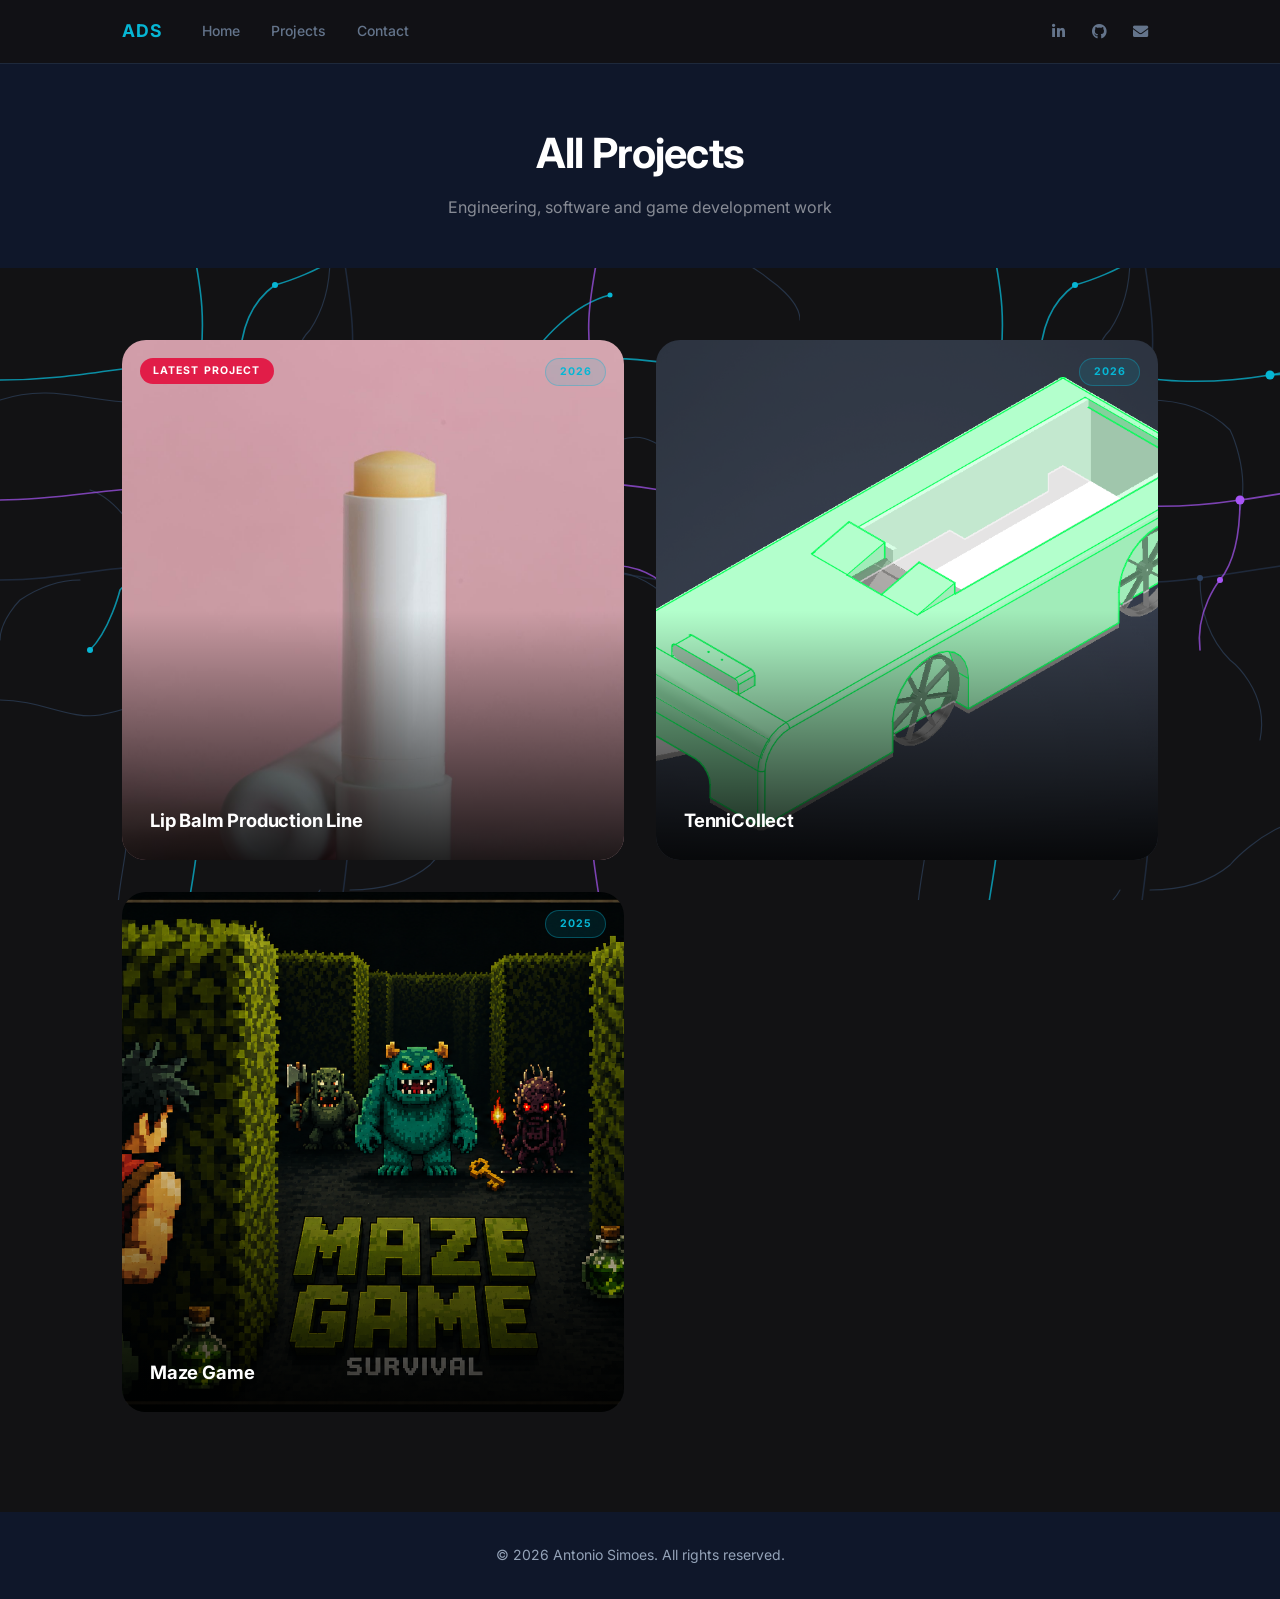
==== commit e86f3ad8: "Add year badges and reorder projects by year (2026 first, 2025 last)" ====
--- a/projects.html
+++ b/projects.html
@@ -22,9 +22,9 @@
         <li><a href="index.html#contact">Contact</a></li>
       </ul>
       <div class="nav-social">
-        <a href="#" class="nav-icon" title="LinkedIn" aria-label="LinkedIn"><i class="fab fa-linkedin-in"></i></a>
-        <a href="#" class="nav-icon" title="GitHub" aria-label="GitHub"><i class="fab fa-github"></i></a>
-        <a href="mailto:#" class="nav-icon" title="Email" aria-label="Email"><i class="fas fa-envelope"></i></a>
+        <a href="https://www.linkedin.com/in/antonio-duarte-simoes-924369396" target="_blank" rel="noopener noreferrer" class="nav-icon" title="LinkedIn" aria-label="LinkedIn"><i class="fab fa-linkedin-in"></i></a>
+        <a href="https://github.com/AnTo-2144" target="_blank" rel="noopener noreferrer" class="nav-icon" title="GitHub" aria-label="GitHub"><i class="fab fa-github"></i></a>
+        <a href="mailto:antoniosimoes2144@gmail.com" class="nav-icon" title="Email" aria-label="Email"><i class="fas fa-envelope"></i></a>
       </div>
       <button class="nav-toggle" id="navToggle" aria-label="Toggle menu">
         <i class="fas fa-bars"></i>
@@ -48,6 +48,7 @@
         <!-- Lip Balm Production Line -->
         <a href="projects/lipbalm.html" class="showcase-card fade-in">
           <span class="showcase-badge">Latest Project</span>
+          <span class="showcase-badge-year">2026</span>
           <img class="sc-img" src="images/lip-balm-6.png" alt="Lip Balm Production Line" />
           <div class="sc-overlay">
             <span class="sc-name">Lip Balm Production Line</span>
@@ -60,8 +61,24 @@
           </div>
         </a>
 
+        <!-- TenniCollect -->
+        <a href="projects/tennicollect.html" class="showcase-card fade-in delay-1">
+          <span class="showcase-badge-year">2026</span>
+          <img class="sc-img" src="images/TenniCollect-2.png" alt="TenniCollect Robot" />
+          <div class="sc-overlay">
+            <span class="sc-name">TenniCollect</span>
+            <div class="sc-details">
+              <p class="sc-tags">CAD · Robotics · Mechatronics · Sensors</p>
+              <h2 class="sc-title">TenniCollect</h2>
+              <p class="sc-desc">A self-driving robot that collects tennis balls autonomously — 3.66× faster than manual, 96.7% accuracy.</p>
+              <span class="sc-link">View Project <i class="fas fa-arrow-right"></i></span>
+            </div>
+          </div>
+        </a>
+
         <!-- Maze Game -->
-        <div class="showcase-card fade-in delay-1" onclick="window.location.href='projects/dungeonmaze.html'" style="cursor:pointer;">
+        <div class="showcase-card fade-in delay-2" onclick="window.location.href='projects/dungeonmaze.html'" style="cursor:pointer;">
+          <span class="showcase-badge-year">2025</span>
           <img class="sc-img" src="images/maze-game-2.png" alt="Maze Game" />
           <div class="sc-overlay">
             <span class="sc-name">Maze Game</span>
@@ -79,20 +96,6 @@
           </div>
         </div>
 
-        <!-- TenniCollect -->
-        <a href="projects/tennicollect.html" class="showcase-card fade-in delay-2">
-          <img class="sc-img" src="images/TenniCollect-2.png" alt="TenniCollect Robot" />
-          <div class="sc-overlay">
-            <span class="sc-name">TenniCollect</span>
-            <div class="sc-details">
-              <p class="sc-tags">CAD · Robotics · Mechatronics · Sensors</p>
-              <h2 class="sc-title">TenniCollect</h2>
-              <p class="sc-desc">A self-driving robot that collects tennis balls autonomously — 3.66× faster than manual, 96.7% accuracy.</p>
-              <span class="sc-link">View Project <i class="fas fa-arrow-right"></i></span>
-            </div>
-          </div>
-        </a>
-
       </div>
     </div>
   </section>
--- a/assets/css/portfolio.css
+++ b/assets/css/portfolio.css
@@ -708,13 +708,16 @@
 /* body fade-out is applied via inline styles in portfolio.js */
 
 /* Card links — reset <a> defaults when the whole card is a link */
-a.project-card {
+a.project-card,
+a.contact-card {
   display: flex;
   cursor: pointer;
   color: inherit;
-}
-
-a.project-card:hover {
+  text-decoration: none;
+}
+
+a.project-card:hover,
+a.contact-card:hover {
   color: inherit;
 }
 
@@ -1237,6 +1240,24 @@
   pointer-events: none;
 }
 
+/* Year badge — top-right corner */
+.showcase-badge-year {
+  position: absolute;
+  top: 1.1rem;
+  right: 1.1rem;
+  z-index: 3;
+  background: rgba(6, 182, 212, 0.12);
+  color: #06B6D4;
+  border: 1px solid rgba(6, 182, 212, 0.35);
+  font-size: 0.66rem;
+  font-weight: 700;
+  text-transform: uppercase;
+  letter-spacing: 0.1em;
+  padding: 0.3rem 0.85rem;
+  border-radius: 100px;
+  pointer-events: none;
+}
+
 /* Image fills the fixed-height card */
 .sc-img {
   width: 100%;
@@ -1733,3 +1754,128 @@
   }
 
 }
+
+
+/* ============================================================
+   SOFTWARE ARCHITECTURE DIAGRAM
+   ============================================================ */
+
+.arch-svg-wrap {
+  margin-top: 1.75rem;
+  border: 1px solid var(--color-border);
+  border-radius: var(--radius-lg);
+  padding: 1.25rem 1rem 0.5rem;
+  background: rgba(18, 18, 20, 0.55);
+  overflow-x: auto;
+}
+
+.arch-svg-wrap svg {
+  min-width: 560px;
+}
+
+.arch-diagram {
+  margin-top: 1.75rem;
+  border: 1px solid var(--color-border);
+  border-radius: var(--radius-lg);
+  padding: 1.5rem 1.5rem 1.75rem;
+  background: rgba(18, 18, 20, 0.55);
+  display: flex;
+  flex-direction: column;
+  gap: 0;
+}
+
+.arch-docker-badge {
+  text-align: center;
+  font-size: 0.72rem;
+  font-weight: 700;
+  text-transform: uppercase;
+  letter-spacing: 0.12em;
+  color: #06B6D4;
+  opacity: 0.75;
+  margin-bottom: 1.25rem;
+}
+
+.arch-layer {
+  border: 1px solid var(--color-border);
+  border-radius: var(--radius-md);
+  padding: 1rem 1.1rem 1.1rem;
+  background: rgba(30, 41, 59, 0.45);
+  position: relative;
+}
+
+.arch-layer-tag {
+  display: inline-block;
+  font-size: 0.65rem;
+  font-weight: 700;
+  text-transform: uppercase;
+  letter-spacing: 0.13em;
+  color: var(--color-text-muted);
+  margin-bottom: 0.75rem;
+}
+
+.arch-boxes {
+  display: flex;
+  gap: 0.75rem;
+  flex-wrap: wrap;
+}
+
+.arch-box {
+  flex: 1;
+  min-width: 160px;
+  border-radius: var(--radius-sm);
+  padding: 0.9rem 1rem;
+  display: flex;
+  flex-direction: column;
+  gap: 0.25rem;
+}
+
+.arch-box-icon {
+  font-size: 1.1rem;
+  margin-bottom: 0.3rem;
+}
+
+.arch-box-title {
+  font-size: 0.875rem;
+  font-weight: 600;
+  color: var(--color-text);
+}
+
+.arch-box-sub {
+  font-size: 0.75rem;
+  color: var(--color-text-muted);
+  line-height: 1.45;
+}
+
+/* Cyan variant — Presentation + Data layers */
+.arch-box--cyan {
+  background: rgba(6, 182, 212, 0.08);
+  border: 1px solid rgba(6, 182, 212, 0.22);
+}
+.arch-box--cyan .arch-box-icon { color: #06B6D4; }
+
+/* Purple variant — Application layer */
+.arch-box--purple {
+  background: rgba(168, 85, 247, 0.08);
+  border: 1px solid rgba(168, 85, 247, 0.22);
+}
+.arch-box--purple .arch-box-icon { color: #A855F7; }
+
+/* Muted variant — Simulation layer */
+.arch-box--muted {
+  background: rgba(30, 41, 59, 0.7);
+  border: 1px solid var(--color-border);
+}
+.arch-box--muted .arch-box-icon { color: var(--color-text-muted); }
+
+/* Arrow connector between layers */
+.arch-connector {
+  text-align: center;
+  color: var(--color-border);
+  font-size: 0.8rem;
+  padding: 0.5rem 0;
+}
+
+@media (max-width: 640px) {
+  .arch-boxes { flex-direction: column; }
+  .arch-box   { min-width: unset; }
+}
